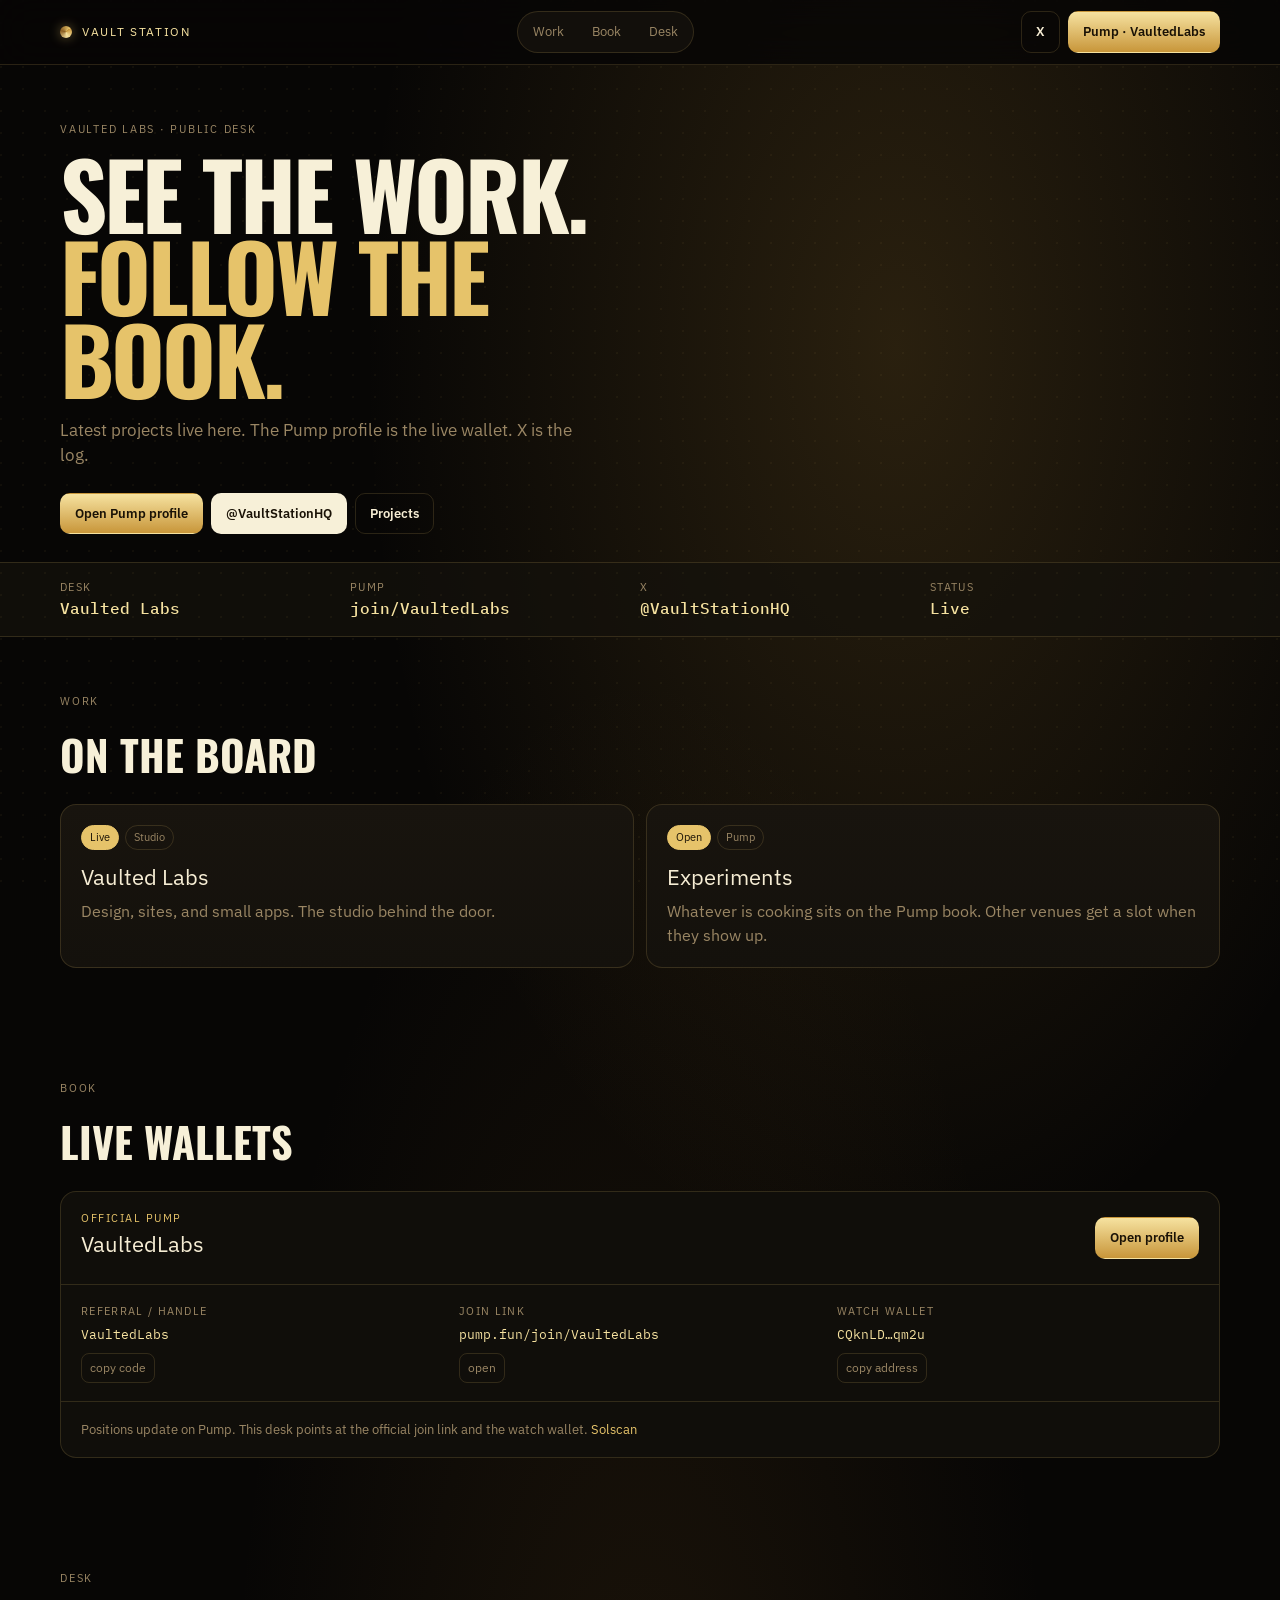
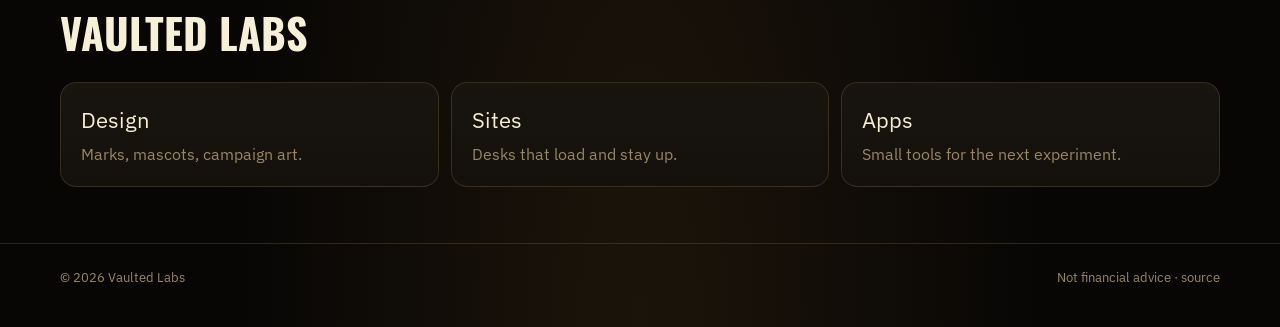
==== index.html @ 032857c6 "Gold and black theme from the vault mascot" ====
<!DOCTYPE html>
<html lang="en">
<head>
  <meta charset="UTF-8" />
  <meta name="viewport" content="width=device-width, initial-scale=1" />
  <title>Vault Station HQ — Vaulted Labs</title>
  <meta name="description" content="Vault Station HQ is the public desk of Vaulted Labs. Latest projects, live Pump book, and X." />
  <meta name="theme-color" content="#070605" />
  <link rel="preconnect" href="https://fonts.googleapis.com" />
  <link rel="preconnect" href="https://fonts.gstatic.com" crossorigin />
  <link href="https://fonts.googleapis.com/css2?family=IBM+Plex+Mono:wght@400;500&family=IBM+Plex+Sans:wght@400;500;600&family=Oswald:wght@500;600&display=swap" rel="stylesheet" />
  <link rel="stylesheet" href="styles.css" />
  <link rel="stylesheet" href="mascot.css" />
</head>
<body>
  <nav>
    <div class="wrap nav-inner">
      <a class="brand" href="#top"><span class="mark"></span> Vault Station</a>
      <button class="hamburger" id="menuBtn" aria-label="Menu">☰</button>
      <div class="pills" id="navLinks">
        <a href="#work">Work</a>
        <a href="#book">Book</a>
        <a href="#desk">Desk</a>
      </div>
      <div class="nav-cta">
        <a class="btn ghost" href="https://x.com/VaultStationHQ" target="_blank" rel="noopener">X</a>
        <a class="btn gold" href="https://pump.fun/join/VaultedLabs" target="_blank" rel="noopener">Pump · VaultedLabs</a>
      </div>
    </div>
  </nav>
  <header class="hero" id="top">
    <div class="wrap hero-grid">
      <div>
        <div class="kicker">Vaulted Labs · public desk</div>
        <h1>See the work.<br><span>Follow the book.</span></h1>
        <p class="lede">Latest projects live here. The Pump profile is the live wallet. X is the log.</p>
        <div class="hero-row">
          <a class="btn gold" href="https://pump.fun/join/VaultedLabs" target="_blank" rel="noopener">Open Pump profile</a>
          <a class="btn ivory" href="https://x.com/VaultStationHQ" target="_blank" rel="noopener">@VaultStationHQ</a>
          <a class="btn ghost" href="#work">Projects</a>
        </div>
      </div>
      <div class="mascot-stage"><div class="mascot" role="img" aria-label="Vault door mascot"></div></div>
    </div>
  </header>
  <div class="metrics">
    <div class="wrap metrics-row">
      <div><span>Desk</span><b>Vaulted Labs</b></div>
      <div><span>Pump</span><b>join/VaultedLabs</b></div>
      <div><span>X</span><b>@VaultStationHQ</b></div>
      <div><span>Status</span><b class="up">Live</b></div>
    </div>
  </div>
  <section id="work">
    <div class="wrap">
      <div class="kicker">Work</div>
      <h2>On the board</h2>
      <div class="grid g2">
        <a class="panel" href="#desk">
          <div class="chips"><span class="chip live">Live</span><span class="chip">Studio</span></div>
          <div class="card-title">Vaulted Labs</div>
          <p class="muted">Design, sites, and small apps. The studio behind the door.</p>
        </a>
        <a class="panel" href="https://pump.fun/join/VaultedLabs" target="_blank" rel="noopener">
          <div class="chips"><span class="chip live">Open</span><span class="chip">Pump</span></div>
          <div class="card-title">Experiments</div>
          <p class="muted">Whatever is cooking sits on the Pump book. Other venues get a slot when they show up.</p>
        </a>
      </div>
    </div>
  </section>
  <section id="book">
    <div class="wrap">
      <div class="kicker">Book</div>
      <h2>Live wallets</h2>
      <div class="terminal">
        <div class="term-head">
          <div>
            <div class="status">Official Pump</div>
            <div class="card-title">VaultedLabs</div>
          </div>
          <a class="btn gold" href="https://pump.fun/join/VaultedLabs" target="_blank" rel="noopener">Open profile</a>
        </div>
        <div class="term-grid">
          <div>
            <div class="label">Referral / handle</div>
            <div class="mono">VaultedLabs</div>
            <button class="copy" data-copy="VaultedLabs" type="button">copy code</button>
          </div>
          <div>
            <div class="label">Join link</div>
            <div class="mono">pump.fun/join/VaultedLabs</div>
            <a class="copy" href="https://pump.fun/join/VaultedLabs" target="_blank" rel="noopener">open</a>
          </div>
          <div>
            <div class="label">Watch wallet</div>
            <div class="mono">CQknLD…qm2u</div>
            <button class="copy" data-copy="CQknLDqYnrpTGaXf7uSeDEAox8b7zuwJrYDgpryKqm2u" type="button">copy address</button>
          </div>
        </div>
        <div class="term-foot">
          Positions update on Pump. This desk points at the official join link and the watch wallet.
          <a href="https://solscan.io/account/CQknLDqYnrpTGaXf7uSeDEAox8b7zuwJrYDgpryKqm2u" target="_blank" rel="noopener">Solscan</a>
        </div>
      </div>
    </div>
  </section>
  <section id="desk">
    <div class="wrap">
      <div class="kicker">Desk</div>
      <h2>Vaulted Labs</h2>
      <div class="grid g3">
        <div class="panel"><div class="card-title">Design</div><p class="muted">Marks, mascots, campaign art.</p></div>
        <div class="panel"><div class="card-title">Sites</div><p class="muted">Desks that load and stay up.</p></div>
        <div class="panel"><div class="card-title">Apps</div><p class="muted">Small tools for the next experiment.</p></div>
      </div>
    </div>
  </section>
  <footer>
    <div class="wrap row">
      <div>© <span id="year">2026</span> Vaulted Labs</div>
      <div>Not financial advice · <a href="https://github.com/VaultedLabs/VaultedLabs.github.io">source</a></div>
    </div>
  </footer>
  <script src="config.js"></script>
  <script src="script.js"></script>
</body>
</html>
---- styles.css ----
:root {
  --bg: #070605;
  --bg-2: #0d0b08;
  --panel: #14110c;
  --line: rgba(230, 195, 106, .16);
  --ink: #f6edd4;
  --muted: #9a8664;
  --ivory: #f7f0d8;
  --gold: #e6c36a;
  --gold-2: #c8963a;
  --gold-hi: #f6e2a0;
  --bronze: #8a5e22;
  --black: #0a0908;
}
* { box-sizing: border-box; margin: 0; padding: 0; }
html { scroll-behavior: smooth; }
body {
  font-family: "IBM Plex Sans", system-ui, sans-serif;
  background:
    radial-gradient(ellipse at 70% 18%, rgba(200,150,58,.18), transparent 42%),
    radial-gradient(ellipse at 50% 100%, rgba(138,94,34,.16), transparent 46%),
    var(--bg);
  color: var(--ink);
  line-height: 1.5;
}
body::before {
  content: "";
  position: fixed; inset: 0; pointer-events: none; z-index: 0;
  background-image: radial-gradient(circle at 1px 1px, rgba(230,195,106,.05) 1px, transparent 0);
  background-size: 22px 22px;
}
a { color: inherit; text-decoration: none; }
button { font: inherit; cursor: pointer; }
.wrap { width: min(1160px, calc(100% - 32px)); margin: 0 auto; position: relative; z-index: 1; }
nav {
  position: sticky; top: 0; z-index: 20;
  backdrop-filter: blur(18px);
  background: rgba(7,6,5,.82);
  border-bottom: 1px solid var(--line);
}
.nav-inner { display: flex; align-items: center; justify-content: space-between; min-height: 64px; gap: 12px; }
.brand { display: flex; align-items: center; gap: 10px; letter-spacing: .14em; font-size: 12px; text-transform: uppercase; color: var(--gold-hi); }
.mark {
  width: 12px; height: 12px; border-radius: 50%;
  background: conic-gradient(from 45deg, var(--gold-2), var(--gold-hi), var(--bronze), var(--gold));
  box-shadow: 0 0 12px rgba(230,195,106,.45);
}
.pills { display: flex; gap: 4px; background: #120f0b; border: 1px solid var(--line); border-radius: 999px; padding: 3px; }
.pills a { color: var(--muted); font-size: 13px; padding: 7px 12px; border-radius: 999px; }
.pills a:hover { color: var(--ink); background: #1c1812; }
.nav-cta { display: flex; gap: 8px; }
.btn {
  display: inline-flex; align-items: center; justify-content: center;
  border-radius: 10px; padding: 10px 14px; font-weight: 600; font-size: 13px;
  border: 1px solid transparent;
}
.btn.gold { background: linear-gradient(180deg, var(--gold-hi), var(--gold-2)); color: #1a1206; }
.btn.ivory { background: var(--ivory); color: #1a1206; }
.btn.ghost { background: transparent; border-color: var(--line); color: var(--ink); }
.hamburger { display: none; background: none; border: 0; color: var(--ink); font-size: 22px; }
.hero { padding: 56px 0 28px; }
.hero-grid { display: grid; grid-template-columns: 1.05fr .95fr; gap: 24px; align-items: center; }
.kicker { color: var(--muted); letter-spacing: .16em; text-transform: uppercase; font-size: 11px; margin-bottom: 14px; }
h1 {
  font-family: "Oswald", sans-serif;
  font-size: clamp(44px, 8vw, 92px);
  line-height: .9; letter-spacing: -.03em; text-transform: uppercase;
  color: var(--ivory);
}
h1 span { color: var(--gold); }
.lede { max-width: 540px; color: var(--muted); font-size: 17px; margin-top: 18px; }
.hero-row { display: flex; flex-wrap: wrap; gap: 8px; margin-top: 24px; }
.mascot-stage {
  display: flex; justify-content: center;
  filter: drop-shadow(0 18px 40px rgba(0,0,0,.55));
}
.metrics { border-top: 1px solid var(--line); border-bottom: 1px solid var(--line); background: rgba(20,17,12,.72); }
.metrics-row { display: grid; grid-template-columns: repeat(4,1fr); padding: 16px 0; }
.metrics-row span { display: block; color: var(--muted); font-size: 11px; letter-spacing: .12em; text-transform: uppercase; }
.metrics-row b { font-family: "IBM Plex Mono", monospace; font-weight: 500; color: var(--gold-hi); }
.up { color: var(--gold); }
section { padding: 56px 0; }
h2 { font-family: "Oswald", sans-serif; text-transform: uppercase; font-size: clamp(28px, 4vw, 42px); margin-bottom: 18px; color: var(--ivory); }
.grid { display: grid; gap: 12px; }
.g2 { grid-template-columns: 1fr 1fr; }
.g3 { grid-template-columns: repeat(3,1fr); }
.panel {
  background: linear-gradient(180deg, #18140e, var(--panel));
  border: 1px solid var(--line);
  border-radius: 16px;
  padding: 20px;
}
.panel:hover { border-color: rgba(230,195,106,.38); box-shadow: 0 0 0 1px rgba(230,195,106,.08); }
.chips { display: flex; gap: 6px; margin-bottom: 10px; }
.chip { font-size: 11px; border: 1px solid var(--line); border-radius: 999px; padding: 3px 8px; color: var(--muted); }
.chip.live { color: #1a1206; background: var(--gold); border-color: var(--gold); }
.card-title { font-size: 22px; margin-bottom: 6px; }
.muted { color: var(--muted); }
.mono { font-family: "IBM Plex Mono", monospace; font-size: 13px; color: var(--gold-hi); word-break: break-all; }
.terminal {
  background: #100e0a;
  border: 1px solid var(--line);
  border-radius: 16px;
  overflow: hidden;
}
.term-head, .term-grid, .term-foot { padding: 18px 20px; }
.term-head { display: flex; justify-content: space-between; gap: 12px; align-items: center; border-bottom: 1px solid var(--line); }
.status { color: var(--gold); font-size: 11px; letter-spacing: .14em; text-transform: uppercase; }
.term-grid { display: grid; grid-template-columns: repeat(3,1fr); gap: 16px; }
.label { font-size: 11px; color: var(--muted); letter-spacing: .12em; text-transform: uppercase; margin-bottom: 6px; }
.copy {
  margin-top: 8px; display: inline-flex;
  background: transparent; border: 1px solid var(--line); color: var(--muted);
  border-radius: 8px; padding: 5px 8px; font-size: 12px;
}
.term-foot { border-top: 1px solid var(--line); color: var(--muted); font-size: 13px; }
.term-foot a { color: var(--gold); }
footer { border-top: 1px solid var(--line); padding: 24px 0 40px; color: var(--muted); font-size: 13px; }
.row { display: flex; justify-content: space-between; gap: 12px; flex-wrap: wrap; }
@media (max-width: 860px) {
  .pills, .nav-cta { display: none; }
  .pills.open { display: flex; flex-direction: column; position: absolute; top: 64px; left: 0; right: 0; background: #100e0a; padding: 14px; }
  .hamburger { display: block; }
  .hero-grid, .g2, .g3, .term-grid, .metrics-row { grid-template-columns: 1fr; }
  .mascot { width: min(320px, 80%); }
}
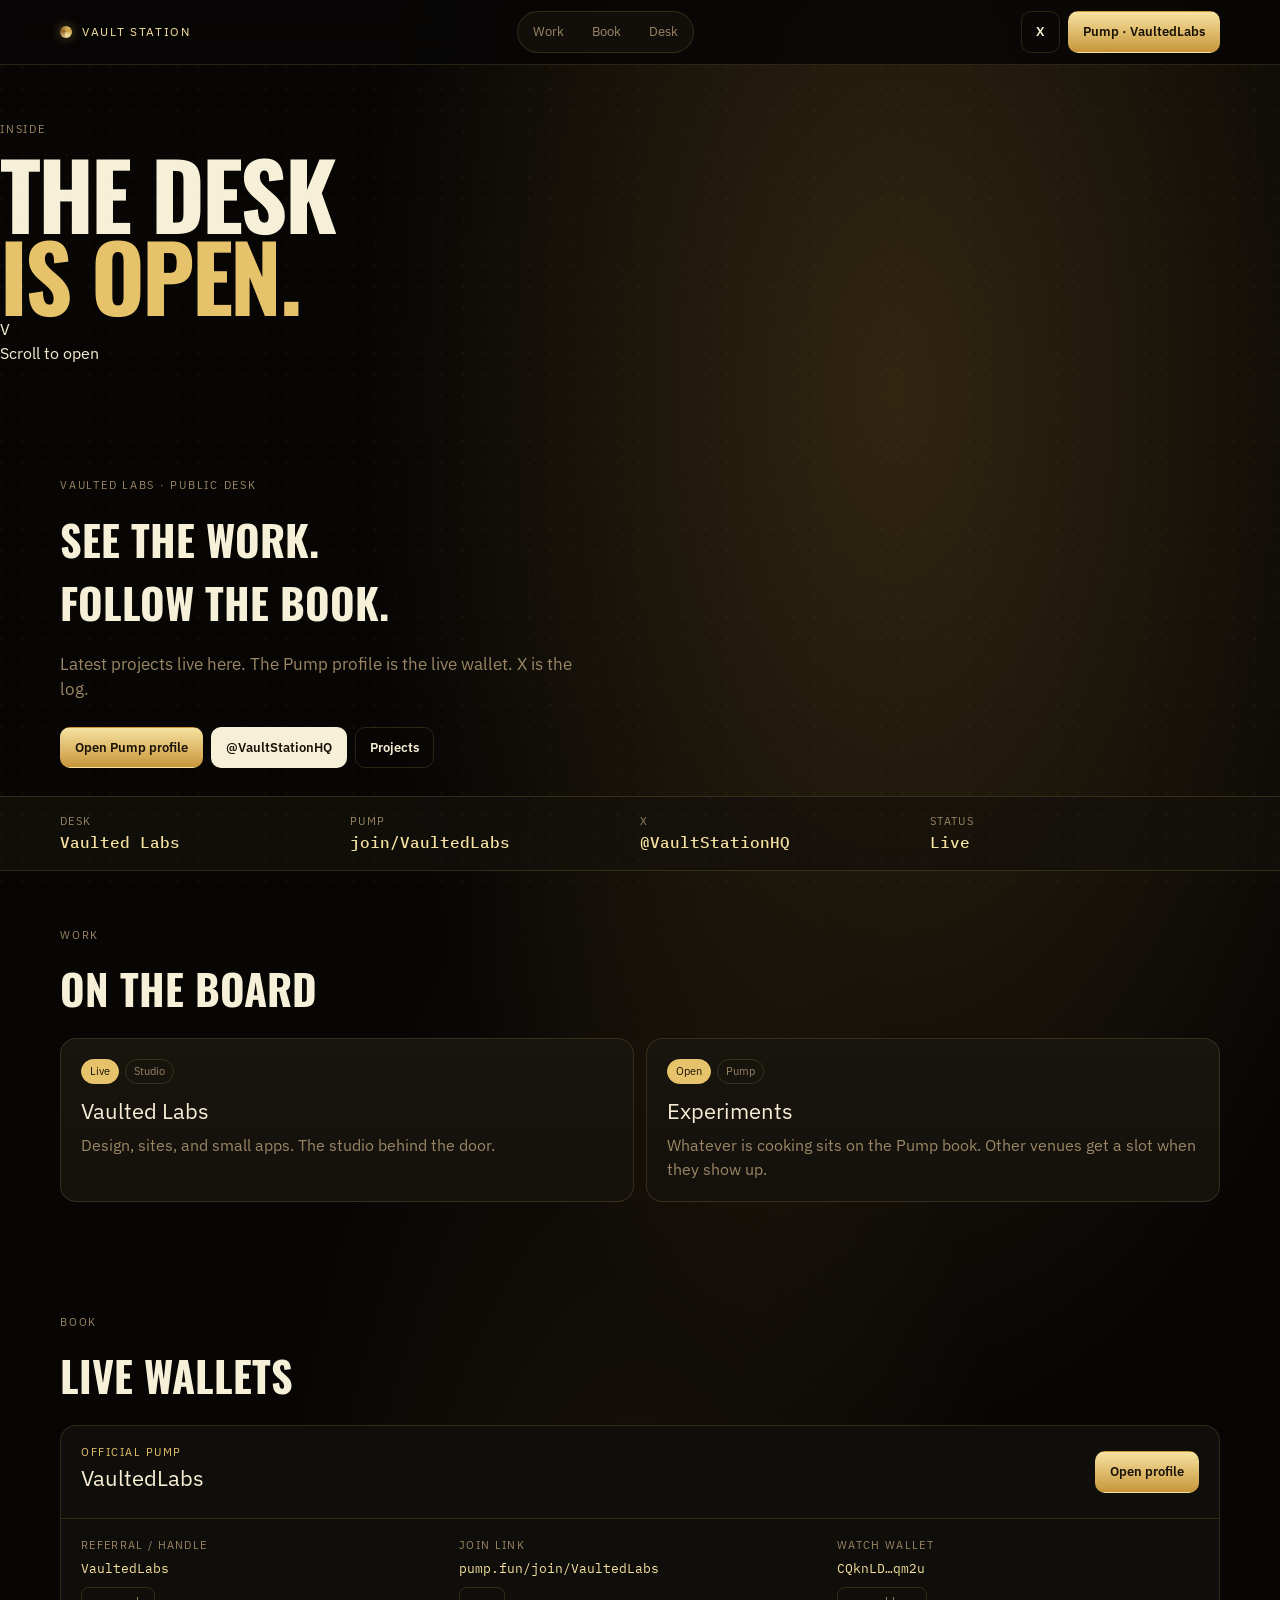
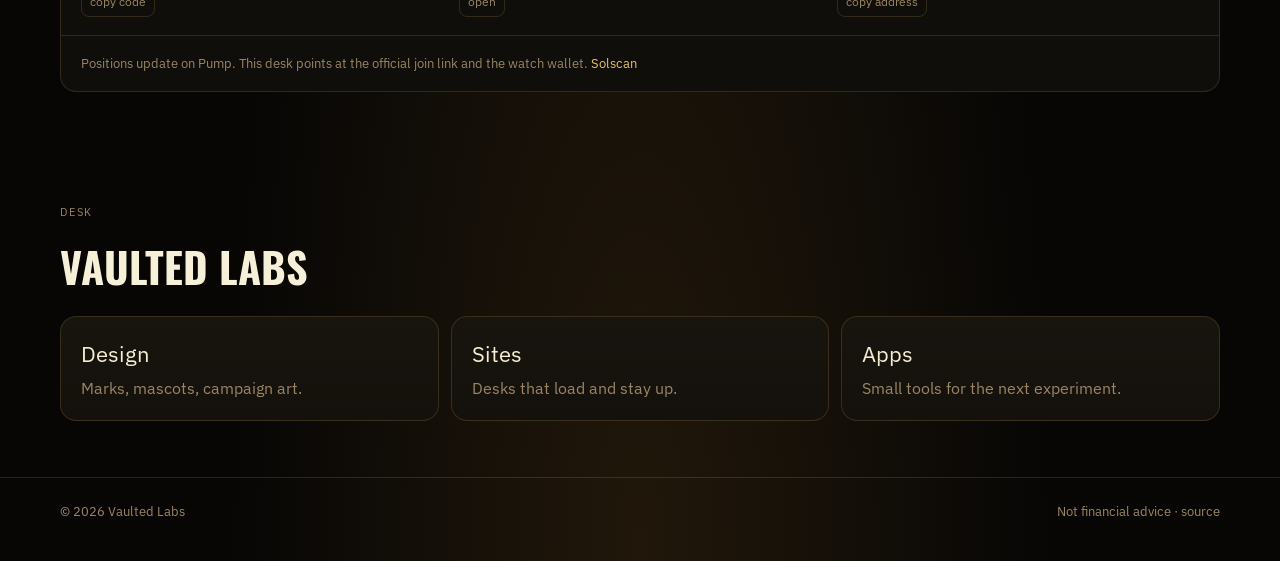
==== commit 729b4135: "Add vault entrance that opens on scroll" ====
--- a/index.html
+++ b/index.html
@@ -10,7 +10,6 @@
   <link rel="preconnect" href="https://fonts.gstatic.com" crossorigin />
   <link href="https://fonts.googleapis.com/css2?family=IBM+Plex+Mono:wght@400;500&family=IBM+Plex+Sans:wght@400;500;600&family=Oswald:wght@500;600&display=swap" rel="stylesheet" />
   <link rel="stylesheet" href="styles.css" />
-  <link rel="stylesheet" href="mascot.css" />
 </head>
 <body>
   <nav>
@@ -28,11 +27,29 @@
       </div>
     </div>
   </nav>
-  <header class="hero" id="top">
-    <div class="wrap hero-grid">
-      <div>
+  <section class="vault" id="top" aria-label="Vault entrance">
+    <div class="vault-sticky">
+      <div class="chamber">
+        <div class="chamber-glow"></div>
+        <div class="bars"><span></span><span></span><span></span><span></span><span></span><span></span><span></span><span></span></div>
+        <div class="chamber-copy">
+          <div class="kicker">Inside</div>
+          <h1>The desk<br><span>is open.</span></h1>
+        </div>
+      </div>
+      <div class="doors" aria-hidden="true">
+        <div class="door left"><div class="door-skin"><div class="hinges"><i></i><i></i><i></i></div></div></div>
+        <div class="door right"><div class="door-skin"><div class="hinges right"><i></i><i></i><i></i></div></div></div>
+        <div class="wheel"><div class="spoke v"></div><div class="spoke h"></div><div class="hub">V</div></div>
+      </div>
+      <div class="hint">Scroll to open</div>
+    </div>
+  </section>
+  <main class="inside">
+    <header class="hero">
+      <div class="wrap">
         <div class="kicker">Vaulted Labs · public desk</div>
-        <h1>See the work.<br><span>Follow the book.</span></h1>
+        <h2 class="hero-title">See the work.<br><span>Follow the book.</span></h2>
         <p class="lede">Latest projects live here. The Pump profile is the live wallet. X is the log.</p>
         <div class="hero-row">
           <a class="btn gold" href="https://pump.fun/join/VaultedLabs" target="_blank" rel="noopener">Open Pump profile</a>
@@ -40,82 +57,81 @@
           <a class="btn ghost" href="#work">Projects</a>
         </div>
       </div>
-      <div class="mascot-stage"><div class="mascot" role="img" aria-label="Vault door mascot"></div></div>
-    </div>
-  </header>
-  <div class="metrics">
-    <div class="wrap metrics-row">
-      <div><span>Desk</span><b>Vaulted Labs</b></div>
-      <div><span>Pump</span><b>join/VaultedLabs</b></div>
-      <div><span>X</span><b>@VaultStationHQ</b></div>
-      <div><span>Status</span><b class="up">Live</b></div>
-    </div>
-  </div>
-  <section id="work">
-    <div class="wrap">
-      <div class="kicker">Work</div>
-      <h2>On the board</h2>
-      <div class="grid g2">
-        <a class="panel" href="#desk">
-          <div class="chips"><span class="chip live">Live</span><span class="chip">Studio</span></div>
-          <div class="card-title">Vaulted Labs</div>
-          <p class="muted">Design, sites, and small apps. The studio behind the door.</p>
-        </a>
-        <a class="panel" href="https://pump.fun/join/VaultedLabs" target="_blank" rel="noopener">
-          <div class="chips"><span class="chip live">Open</span><span class="chip">Pump</span></div>
-          <div class="card-title">Experiments</div>
-          <p class="muted">Whatever is cooking sits on the Pump book. Other venues get a slot when they show up.</p>
-        </a>
+    </header>
+    <div class="metrics">
+      <div class="wrap metrics-row">
+        <div><span>Desk</span><b>Vaulted Labs</b></div>
+        <div><span>Pump</span><b>join/VaultedLabs</b></div>
+        <div><span>X</span><b>@VaultStationHQ</b></div>
+        <div><span>Status</span><b class="up">Live</b></div>
       </div>
     </div>
-  </section>
-  <section id="book">
-    <div class="wrap">
-      <div class="kicker">Book</div>
-      <h2>Live wallets</h2>
-      <div class="terminal">
-        <div class="term-head">
-          <div>
-            <div class="status">Official Pump</div>
-            <div class="card-title">VaultedLabs</div>
+    <section id="work">
+      <div class="wrap">
+        <div class="kicker">Work</div>
+        <h2>On the board</h2>
+        <div class="grid g2">
+          <a class="panel" href="#desk">
+            <div class="chips"><span class="chip live">Live</span><span class="chip">Studio</span></div>
+            <div class="card-title">Vaulted Labs</div>
+            <p class="muted">Design, sites, and small apps. The studio behind the door.</p>
+          </a>
+          <a class="panel" href="https://pump.fun/join/VaultedLabs" target="_blank" rel="noopener">
+            <div class="chips"><span class="chip live">Open</span><span class="chip">Pump</span></div>
+            <div class="card-title">Experiments</div>
+            <p class="muted">Whatever is cooking sits on the Pump book. Other venues get a slot when they show up.</p>
+          </a>
+        </div>
+      </div>
+    </section>
+    <section id="book">
+      <div class="wrap">
+        <div class="kicker">Book</div>
+        <h2>Live wallets</h2>
+        <div class="terminal">
+          <div class="term-head">
+            <div>
+              <div class="status">Official Pump</div>
+              <div class="card-title">VaultedLabs</div>
+            </div>
+            <a class="btn gold" href="https://pump.fun/join/VaultedLabs" target="_blank" rel="noopener">Open profile</a>
           </div>
-          <a class="btn gold" href="https://pump.fun/join/VaultedLabs" target="_blank" rel="noopener">Open profile</a>
-        </div>
-        <div class="term-grid">
-          <div>
-            <div class="label">Referral / handle</div>
-            <div class="mono">VaultedLabs</div>
-            <button class="copy" data-copy="VaultedLabs" type="button">copy code</button>
+          <div class="term-grid">
+            <div>
+              <div class="label">Referral / handle</div>
+              <div class="mono">VaultedLabs</div>
+              <button class="copy" data-copy="VaultedLabs" type="button">copy code</button>
+            </div>
+            <div>
+              <div class="label">Join link</div>
+              <div class="mono">pump.fun/join/VaultedLabs</div>
+              <a class="copy" href="https://pump.fun/join/VaultedLabs" target="_blank" rel="noopener">open</a>
+            </div>
+            <div>
+              <div class="label">Watch wallet</div>
+              <div class="mono">CQknLD…qm2u</div>
+              <button class="copy" data-copy="CQknLDqYnrpTGaXf7uSeDEAox8b7zuwJrYDgpryKqm2u" type="button">copy address</button>
+            </div>
           </div>
-          <div>
-            <div class="label">Join link</div>
-            <div class="mono">pump.fun/join/VaultedLabs</div>
-            <a class="copy" href="https://pump.fun/join/VaultedLabs" target="_blank" rel="noopener">open</a>
-          </div>
-          <div>
-            <div class="label">Watch wallet</div>
-            <div class="mono">CQknLD…qm2u</div>
-            <button class="copy" data-copy="CQknLDqYnrpTGaXf7uSeDEAox8b7zuwJrYDgpryKqm2u" type="button">copy address</button>
+          <div class="term-foot">
+            Positions update on Pump. This desk points at the official join link and the watch wallet.
+            <a href="https://solscan.io/account/CQknLDqYnrpTGaXf7uSeDEAox8b7zuwJrYDgpryKqm2u" target="_blank" rel="noopener">Solscan</a>
           </div>
         </div>
-        <div class="term-foot">
-          Positions update on Pump. This desk points at the official join link and the watch wallet.
-          <a href="https://solscan.io/account/CQknLDqYnrpTGaXf7uSeDEAox8b7zuwJrYDgpryKqm2u" target="_blank" rel="noopener">Solscan</a>
+      </div>
+    </section>
+    <section id="desk">
+      <div class="wrap">
+        <div class="kicker">Desk</div>
+        <h2>Vaulted Labs</h2>
+        <div class="grid g3">
+          <div class="panel"><div class="card-title">Design</div><p class="muted">Marks, mascots, campaign art.</p></div>
+          <div class="panel"><div class="card-title">Sites</div><p class="muted">Desks that load and stay up.</p></div>
+          <div class="panel"><div class="card-title">Apps</div><p class="muted">Small tools for the next experiment.</p></div>
         </div>
       </div>
-    </div>
-  </section>
-  <section id="desk">
-    <div class="wrap">
-      <div class="kicker">Desk</div>
-      <h2>Vaulted Labs</h2>
-      <div class="grid g3">
-        <div class="panel"><div class="card-title">Design</div><p class="muted">Marks, mascots, campaign art.</p></div>
-        <div class="panel"><div class="card-title">Sites</div><p class="muted">Desks that load and stay up.</p></div>
-        <div class="panel"><div class="card-title">Apps</div><p class="muted">Small tools for the next experiment.</p></div>
-      </div>
-    </div>
-  </section>
+    </section>
+  </main>
   <footer>
     <div class="wrap row">
       <div>© <span id="year">2026</span> Vaulted Labs</div>
--- a/styles.css
+++ b/styles.css
@@ -17,8 +17,8 @@
 body {
   font-family: "IBM Plex Sans", system-ui, sans-serif;
   background:
-    radial-gradient(ellipse at 70% 18%, rgba(200,150,58,.18), transparent 42%),
-    radial-gradient(ellipse at 50% 100%, rgba(138,94,34,.16), transparent 46%),
+    radial-gradient(ellipse at 70% 18%, rgba(200,150,58,.22), transparent 42%),
+    radial-gradient(ellipse at 50% 100%, rgba(138,94,34,.2), transparent 46%),
     var(--bg);
   color: var(--ink);
   line-height: 1.5;
@@ -74,6 +74,15 @@
   display: flex; justify-content: center;
   filter: drop-shadow(0 18px 40px rgba(0,0,0,.55));
 }
+.mascot {
+  width: min(420px, 100%);
+  aspect-ratio: 1;
+  border-radius: 50%;
+  background:
+    radial-gradient(circle at 50% 42%, var(--gold-hi) 0 18%, transparent 19%),
+    conic-gradient(from 45deg, var(--bronze), var(--gold-hi), var(--gold-2), var(--bronze));
+  box-shadow: 0 0 60px rgba(200,150,58,.28);
+}
 .metrics { border-top: 1px solid var(--line); border-bottom: 1px solid var(--line); background: rgba(20,17,12,.72); }
 .metrics-row { display: grid; grid-template-columns: repeat(4,1fr); padding: 16px 0; }
 .metrics-row span { display: block; color: var(--muted); font-size: 11px; letter-spacing: .12em; text-transform: uppercase; }
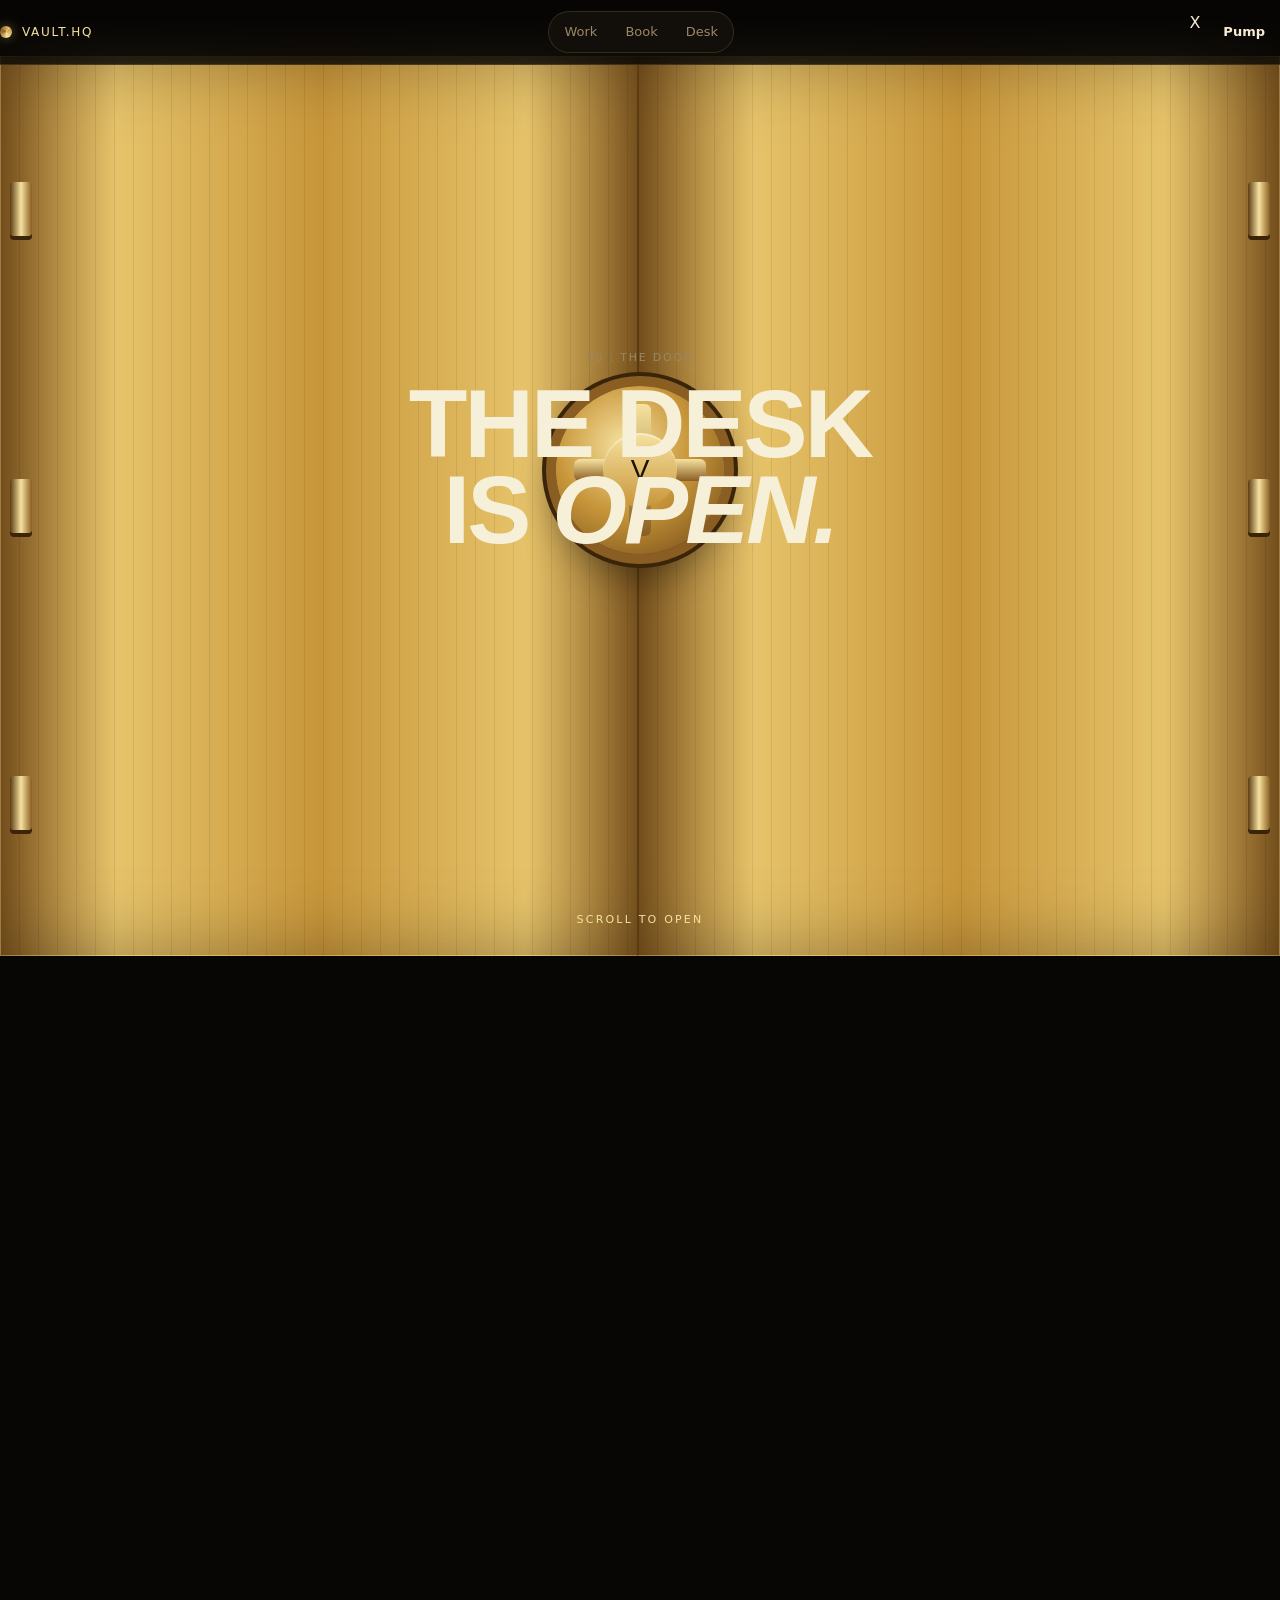
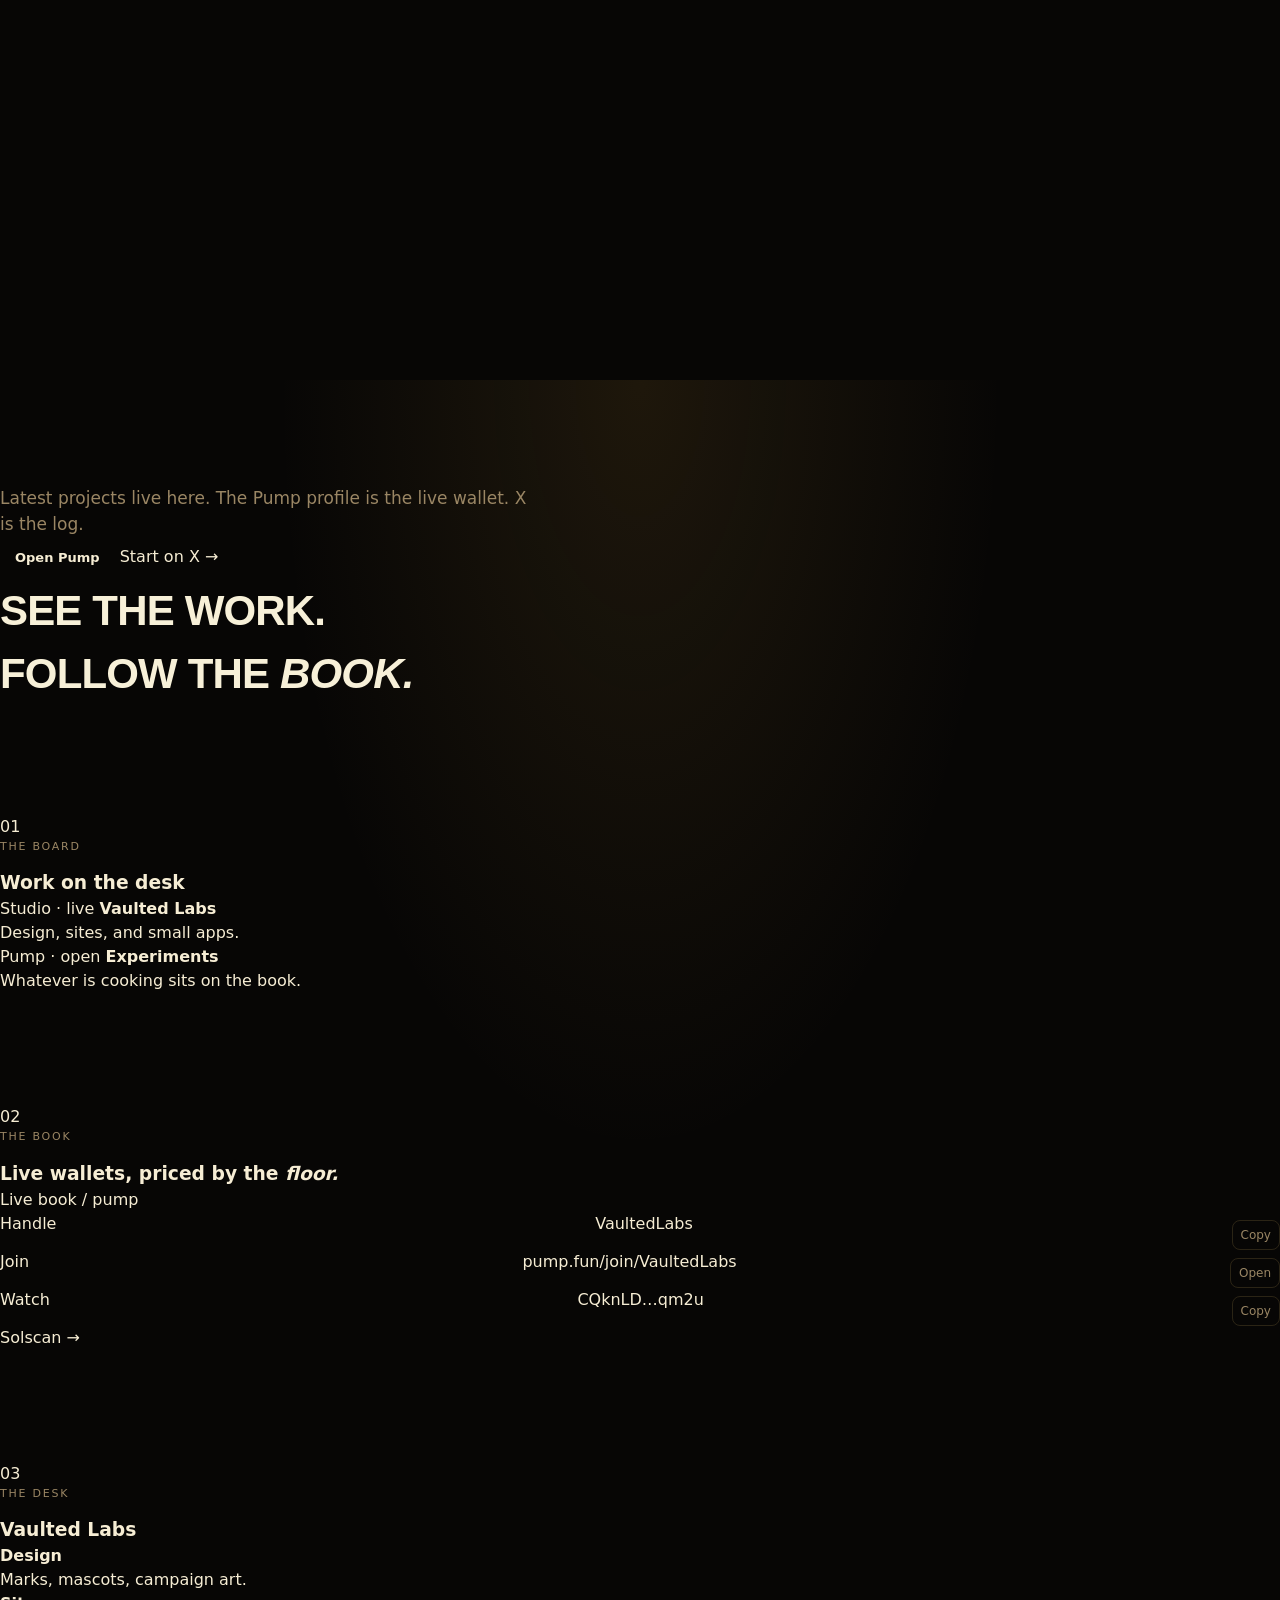
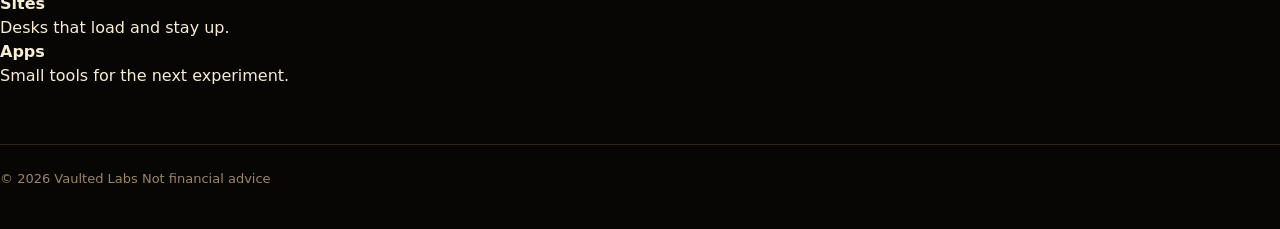
==== commit 6023b6b5: "Restyle inside the vault after aile.sh, keep gold black" ====
--- a/index.html
+++ b/index.html
@@ -4,37 +4,35 @@
   <meta charset="UTF-8" />
   <meta name="viewport" content="width=device-width, initial-scale=1" />
   <title>Vault Station HQ — Vaulted Labs</title>
-  <meta name="description" content="Vault Station HQ is the public desk of Vaulted Labs. Latest projects, live Pump book, and X." />
+  <meta name="description" content="Vault Station HQ is the public desk of Vaulted Labs." />
   <meta name="theme-color" content="#070605" />
   <link rel="preconnect" href="https://fonts.googleapis.com" />
   <link rel="preconnect" href="https://fonts.gstatic.com" crossorigin />
-  <link href="https://fonts.googleapis.com/css2?family=IBM+Plex+Mono:wght@400;500&family=IBM+Plex+Sans:wght@400;500;600&family=Oswald:wght@500;600&display=swap" rel="stylesheet" />
+  <link href="https://fonts.googleapis.com/css2?family=Fraunces:ital,opsz,wght@1,9..144,400;1,9..144,500&family=Inter+Tight:wght@400;500;600;700&display=swap" rel="stylesheet" />
   <link rel="stylesheet" href="styles.css" />
 </head>
 <body>
   <nav>
-    <div class="wrap nav-inner">
-      <a class="brand" href="#top"><span class="mark"></span> Vault Station</a>
-      <button class="hamburger" id="menuBtn" aria-label="Menu">☰</button>
+    <div class="nav-inner">
+      <a class="brand" href="#top"><span class="mark"></span> VAULT.HQ</a>
       <div class="pills" id="navLinks">
         <a href="#work">Work</a>
         <a href="#book">Book</a>
         <a href="#desk">Desk</a>
       </div>
       <div class="nav-cta">
-        <a class="btn ghost" href="https://x.com/VaultStationHQ" target="_blank" rel="noopener">X</a>
-        <a class="btn gold" href="https://pump.fun/join/VaultedLabs" target="_blank" rel="noopener">Pump · VaultedLabs</a>
+        <a class="text-link" href="https://x.com/VaultStationHQ" target="_blank" rel="noopener">X</a>
+        <a class="btn" href="https://pump.fun/join/VaultedLabs" target="_blank" rel="noopener">Pump</a>
       </div>
+      <button class="hamburger" id="menuBtn" aria-label="Menu">☰</button>
     </div>
   </nav>
-  <section class="vault" id="top" aria-label="Vault entrance">
+  <section class="vault" id="top">
     <div class="vault-sticky">
       <div class="chamber">
-        <div class="chamber-glow"></div>
-        <div class="bars"><span></span><span></span><span></span><span></span><span></span><span></span><span></span><span></span></div>
         <div class="chamber-copy">
-          <div class="kicker">Inside</div>
-          <h1>The desk<br><span>is open.</span></h1>
+          <div class="kicker">00 : the door</div>
+          <h1>The desk<br>is <em>open.</em></h1>
         </div>
       </div>
       <div class="doors" aria-hidden="true">
@@ -47,96 +45,56 @@
   </section>
   <main class="inside">
     <header class="hero">
-      <div class="wrap">
-        <div class="kicker">Vaulted Labs · public desk</div>
-        <h2 class="hero-title">See the work.<br><span>Follow the book.</span></h2>
-        <p class="lede">Latest projects live here. The Pump profile is the live wallet. X is the log.</p>
-        <div class="hero-row">
-          <a class="btn gold" href="https://pump.fun/join/VaultedLabs" target="_blank" rel="noopener">Open Pump profile</a>
-          <a class="btn ivory" href="https://x.com/VaultStationHQ" target="_blank" rel="noopener">@VaultStationHQ</a>
-          <a class="btn ghost" href="#work">Projects</a>
-        </div>
+      <p class="lede">Latest projects live here. The Pump profile is the live wallet. X is the log.</p>
+      <div class="hero-actions">
+        <a class="btn" href="https://pump.fun/join/VaultedLabs" target="_blank" rel="noopener">Open Pump</a>
+        <a class="text-link" href="https://x.com/VaultStationHQ" target="_blank" rel="noopener">Start on X →</a>
       </div>
+      <h2 class="display">See the work.<br>Follow the <em>book.</em></h2>
     </header>
-    <div class="metrics">
-      <div class="wrap metrics-row">
-        <div><span>Desk</span><b>Vaulted Labs</b></div>
-        <div><span>Pump</span><b>join/VaultedLabs</b></div>
-        <div><span>X</span><b>@VaultStationHQ</b></div>
-        <div><span>Status</span><b class="up">Live</b></div>
-      </div>
-    </div>
-    <section id="work">
-      <div class="wrap">
-        <div class="kicker">Work</div>
-        <h2>On the board</h2>
-        <div class="grid g2">
-          <a class="panel" href="#desk">
-            <div class="chips"><span class="chip live">Live</span><span class="chip">Studio</span></div>
-            <div class="card-title">Vaulted Labs</div>
-            <p class="muted">Design, sites, and small apps. The studio behind the door.</p>
-          </a>
-          <a class="panel" href="https://pump.fun/join/VaultedLabs" target="_blank" rel="noopener">
-            <div class="chips"><span class="chip live">Open</span><span class="chip">Pump</span></div>
-            <div class="card-title">Experiments</div>
-            <p class="muted">Whatever is cooking sits on the Pump book. Other venues get a slot when they show up.</p>
-          </a>
-        </div>
+    <section class="band" id="work">
+      <div class="band-label">01</div>
+      <div class="kicker">The board</div>
+      <h3>Work on the desk</h3>
+      <div class="split">
+        <a class="plain" href="#desk">
+          <span class="tiny">Studio · live</span>
+          <strong>Vaulted Labs</strong>
+          <p>Design, sites, and small apps.</p>
+        </a>
+        <a class="plain" href="https://pump.fun/join/VaultedLabs" target="_blank" rel="noopener">
+          <span class="tiny">Pump · open</span>
+          <strong>Experiments</strong>
+          <p>Whatever is cooking sits on the book.</p>
+        </a>
       </div>
     </section>
-    <section id="book">
-      <div class="wrap">
-        <div class="kicker">Book</div>
-        <h2>Live wallets</h2>
-        <div class="terminal">
-          <div class="term-head">
-            <div>
-              <div class="status">Official Pump</div>
-              <div class="card-title">VaultedLabs</div>
-            </div>
-            <a class="btn gold" href="https://pump.fun/join/VaultedLabs" target="_blank" rel="noopener">Open profile</a>
-          </div>
-          <div class="term-grid">
-            <div>
-              <div class="label">Referral / handle</div>
-              <div class="mono">VaultedLabs</div>
-              <button class="copy" data-copy="VaultedLabs" type="button">copy code</button>
-            </div>
-            <div>
-              <div class="label">Join link</div>
-              <div class="mono">pump.fun/join/VaultedLabs</div>
-              <a class="copy" href="https://pump.fun/join/VaultedLabs" target="_blank" rel="noopener">open</a>
-            </div>
-            <div>
-              <div class="label">Watch wallet</div>
-              <div class="mono">CQknLD…qm2u</div>
-              <button class="copy" data-copy="CQknLDqYnrpTGaXf7uSeDEAox8b7zuwJrYDgpryKqm2u" type="button">copy address</button>
-            </div>
-          </div>
-          <div class="term-foot">
-            Positions update on Pump. This desk points at the official join link and the watch wallet.
-            <a href="https://solscan.io/account/CQknLDqYnrpTGaXf7uSeDEAox8b7zuwJrYDgpryKqm2u" target="_blank" rel="noopener">Solscan</a>
-          </div>
-        </div>
+    <section class="band dark" id="book">
+      <div class="band-label">02</div>
+      <div class="kicker">The book</div>
+      <h3>Live wallets, priced by the <em>floor.</em></h3>
+      <div class="frame">
+        <div class="frame-head"><span>Live book</span><span class="dot"> / pump</span></div>
+        <div class="row"><span>Handle</span><span>VaultedLabs</span><button class="copy" data-copy="VaultedLabs" type="button">Copy</button></div>
+        <div class="row"><span>Join</span><span>pump.fun/join/VaultedLabs</span><a class="copy" href="https://pump.fun/join/VaultedLabs" target="_blank" rel="noopener">Open</a></div>
+        <div class="row"><span>Watch</span><span>CQknLD…qm2u</span><button class="copy" data-copy="CQknLDqYnrpTGaXf7uSeDEAox8b7zuwJrYDgpryKqm2u" type="button">Copy</button></div>
+        <a class="frame-foot" href="https://solscan.io/account/CQknLDqYnrpTGaXf7uSeDEAox8b7zuwJrYDgpryKqm2u" target="_blank" rel="noopener">Solscan →</a>
       </div>
     </section>
-    <section id="desk">
-      <div class="wrap">
-        <div class="kicker">Desk</div>
-        <h2>Vaulted Labs</h2>
-        <div class="grid g3">
-          <div class="panel"><div class="card-title">Design</div><p class="muted">Marks, mascots, campaign art.</p></div>
-          <div class="panel"><div class="card-title">Sites</div><p class="muted">Desks that load and stay up.</p></div>
-          <div class="panel"><div class="card-title">Apps</div><p class="muted">Small tools for the next experiment.</p></div>
-        </div>
+    <section class="band" id="desk">
+      <div class="band-label">03</div>
+      <div class="kicker">The desk</div>
+      <h3>Vaulted Labs</h3>
+      <div class="split three">
+        <div class="plain"><strong>Design</strong><p>Marks, mascots, campaign art.</p></div>
+        <div class="plain"><strong>Sites</strong><p>Desks that load and stay up.</p></div>
+        <div class="plain"><strong>Apps</strong><p>Small tools for the next experiment.</p></div>
       </div>
     </section>
   </main>
   <footer>
-    <div class="wrap row">
-      <div>© <span id="year">2026</span> Vaulted Labs</div>
-      <div>Not financial advice · <a href="https://github.com/VaultedLabs/VaultedLabs.github.io">source</a></div>
-    </div>
+    <span>© <span id="year">2026</span> Vaulted Labs</span>
+    <span>Not financial advice</span>
   </footer>
   <script src="config.js"></script>
   <script src="script.js"></script>
--- a/styles.css
+++ b/styles.css
@@ -1,6 +1,5 @@
 :root {
   --bg: #070605;
-  --bg-2: #0d0b08;
   --panel: #14110c;
   --line: rgba(230, 195, 106, .16);
   --ink: #f6edd4;
@@ -10,32 +9,23 @@
   --gold-2: #c8963a;
   --gold-hi: #f6e2a0;
   --bronze: #8a5e22;
-  --black: #0a0908;
+  --open: 0;
 }
 * { box-sizing: border-box; margin: 0; padding: 0; }
 html { scroll-behavior: smooth; }
 body {
   font-family: "IBM Plex Sans", system-ui, sans-serif;
-  background:
-    radial-gradient(ellipse at 70% 18%, rgba(200,150,58,.22), transparent 42%),
-    radial-gradient(ellipse at 50% 100%, rgba(138,94,34,.2), transparent 46%),
-    var(--bg);
+  background: var(--bg);
   color: var(--ink);
   line-height: 1.5;
 }
-body::before {
-  content: "";
-  position: fixed; inset: 0; pointer-events: none; z-index: 0;
-  background-image: radial-gradient(circle at 1px 1px, rgba(230,195,106,.05) 1px, transparent 0);
-  background-size: 22px 22px;
-}
 a { color: inherit; text-decoration: none; }
 button { font: inherit; cursor: pointer; }
-.wrap { width: min(1160px, calc(100% - 32px)); margin: 0 auto; position: relative; z-index: 1; }
+.wrap { width: min(1160px, calc(100% - 32px)); margin: 0 auto; }
 nav {
-  position: sticky; top: 0; z-index: 20;
+  position: fixed; top: 0; left: 0; right: 0; z-index: 40;
   backdrop-filter: blur(18px);
-  background: rgba(7,6,5,.82);
+  background: rgba(7,6,5,.72);
   border-bottom: 1px solid var(--line);
 }
 .nav-inner { display: flex; align-items: center; justify-content: space-between; min-height: 64px; gap: 12px; }
@@ -58,38 +48,121 @@
 .btn.ivory { background: var(--ivory); color: #1a1206; }
 .btn.ghost { background: transparent; border-color: var(--line); color: var(--ink); }
 .hamburger { display: none; background: none; border: 0; color: var(--ink); font-size: 22px; }
-.hero { padding: 56px 0 28px; }
-.hero-grid { display: grid; grid-template-columns: 1.05fr .95fr; gap: 24px; align-items: center; }
+.vault { height: 220vh; position: relative; }
+.vault-sticky {
+  position: sticky; top: 0; height: 100vh;
+  overflow: hidden; background: #050403;
+}
+.chamber {
+  position: absolute; inset: 0;
+  background:
+    radial-gradient(ellipse at 50% 70%, rgba(200,150,58,.28), transparent 55%),
+    linear-gradient(#1a140c, #070605 70%);
+  display: flex; align-items: center; justify-content: center;
+}
+.chamber-glow {
+  position: absolute; inset: 18% 22% 8%;
+  background: radial-gradient(ellipse at 50% 80%, rgba(246,226,160,.16), transparent 70%);
+  pointer-events: none;
+}
+.bars {
+  position: absolute; left: 50%; bottom: 12%;
+  transform: translateX(-50%);
+  display: grid; grid-template-columns: repeat(4, 42px); gap: 14px 18px;
+  opacity: .9;
+}
+.bars span {
+  width: 42px; height: 18px; border-radius: 3px;
+  background: linear-gradient(180deg, var(--gold-hi), var(--gold-2) 55%, var(--bronze));
+  box-shadow: 0 6px 0 #5c3b12, inset 0 1px 0 rgba(255,255,255,.35);
+}
+.chamber-copy { position: relative; text-align: center; z-index: 1; padding-bottom: 12vh; }
+.chamber-copy h1 {
+  font-family: "Oswald", sans-serif;
+  font-size: clamp(48px, 9vw, 96px);
+  line-height: .9; text-transform: uppercase; letter-spacing: -.03em;
+  color: var(--ivory);
+}
+.chamber-copy h1 span { color: var(--gold); }
+.doors { position: absolute; inset: 0; pointer-events: none; }
+.door {
+  position: absolute; top: 0; bottom: 0; width: 50.2%;
+  will-change: transform;
+}
+.door.left { left: 0; transform: translateX(calc(var(--open) * -105%)); }
+.door.right { right: 0; transform: translateX(calc(var(--open) * 105%)); }
+.door-skin {
+  height: 100%;
+  border: 1px solid rgba(246,226,160,.22);
+  background:
+    repeating-linear-gradient(90deg, transparent 0 18px, rgba(0,0,0,.08) 18px 19px),
+    linear-gradient(90deg, #8a5e22, #e6c36a 18%, #c8963a 50%, #e6c36a 82%, #8a5e22);
+  box-shadow: inset 0 0 80px rgba(0,0,0,.35);
+}
+.door.left .door-skin { border-right: 2px solid #5c3b12; }
+.door.right .door-skin { border-left: 2px solid #5c3b12; }
+.hinges { position: absolute; top: 14%; bottom: 14%; width: 22px; display: flex; flex-direction: column; justify-content: space-between; }
+.door.left .hinges { left: 10px; }
+.door.right .hinges { right: 10px; }
+.hinges i {
+  display: block; width: 22px; height: 54px; border-radius: 4px;
+  background: linear-gradient(90deg, #5c3b12, #f6e2a0, #8a5e22);
+  box-shadow: 0 4px 0 #3a240a;
+}
+.wheel {
+  position: absolute; left: 50%; top: 46%;
+  width: 168px; height: 168px; margin: -84px 0 0 -84px;
+  border-radius: 50%;
+  background: radial-gradient(circle at 40% 35%, #f6e2a0, #c8963a 45%, #6b4514);
+  box-shadow: 0 0 0 10px #8a5e22, 0 0 0 14px #3a240a, 0 20px 40px rgba(0,0,0,.45);
+  transform: rotate(calc(var(--open) * 110deg));
+  opacity: calc(1 - var(--open) * 1.15);
+}
+.spoke {
+  position: absolute; left: 50%; top: 50%;
+  background: linear-gradient(#f6e2a0, #8a5e22);
+  border-radius: 6px;
+}
+.spoke.v { width: 22px; height: 78%; margin: -39% 0 0 -11px; }
+.spoke.h { width: 78%; height: 22px; margin: -11px 0 0 -39%; }
+.hub {
+  position: absolute; inset: 28%;
+  border-radius: 50%;
+  display: grid; place-items: center;
+  font-family: "Oswald", sans-serif; font-size: 28px; color: #1a1206;
+  background: linear-gradient(#f6e2a0, #c8963a);
+  box-shadow: inset 0 2px 0 rgba(255,255,255,.4);
+}
+.hint {
+  position: absolute; left: 0; right: 0; bottom: 28px;
+  text-align: center;
+  letter-spacing: .2em; text-transform: uppercase; font-size: 11px;
+  color: var(--gold-hi);
+  opacity: calc(1 - var(--open) * 2);
+}
+.inside {
+  position: relative; z-index: 2;
+  background:
+    radial-gradient(ellipse at 50% 0%, rgba(200,150,58,.12), transparent 40%),
+    var(--bg);
+}
+.hero { padding: 88px 0 36px; }
+.hero-title, h2 {
+  font-family: "Oswald", sans-serif;
+  text-transform: uppercase; letter-spacing: -.02em;
+}
+.hero-title { font-size: clamp(44px, 8vw, 84px); line-height: .9; color: var(--ivory); }
+.hero-title span { color: var(--gold); }
 .kicker { color: var(--muted); letter-spacing: .16em; text-transform: uppercase; font-size: 11px; margin-bottom: 14px; }
-h1 {
-  font-family: "Oswald", sans-serif;
-  font-size: clamp(44px, 8vw, 92px);
-  line-height: .9; letter-spacing: -.03em; text-transform: uppercase;
-  color: var(--ivory);
-}
-h1 span { color: var(--gold); }
+h2 { font-size: clamp(28px, 4vw, 42px); margin-bottom: 18px; color: var(--ivory); }
 .lede { max-width: 540px; color: var(--muted); font-size: 17px; margin-top: 18px; }
 .hero-row { display: flex; flex-wrap: wrap; gap: 8px; margin-top: 24px; }
-.mascot-stage {
-  display: flex; justify-content: center;
-  filter: drop-shadow(0 18px 40px rgba(0,0,0,.55));
-}
-.mascot {
-  width: min(420px, 100%);
-  aspect-ratio: 1;
-  border-radius: 50%;
-  background:
-    radial-gradient(circle at 50% 42%, var(--gold-hi) 0 18%, transparent 19%),
-    conic-gradient(from 45deg, var(--bronze), var(--gold-hi), var(--gold-2), var(--bronze));
-  box-shadow: 0 0 60px rgba(200,150,58,.28);
-}
 .metrics { border-top: 1px solid var(--line); border-bottom: 1px solid var(--line); background: rgba(20,17,12,.72); }
 .metrics-row { display: grid; grid-template-columns: repeat(4,1fr); padding: 16px 0; }
 .metrics-row span { display: block; color: var(--muted); font-size: 11px; letter-spacing: .12em; text-transform: uppercase; }
 .metrics-row b { font-family: "IBM Plex Mono", monospace; font-weight: 500; color: var(--gold-hi); }
 .up { color: var(--gold); }
 section { padding: 56px 0; }
-h2 { font-family: "Oswald", sans-serif; text-transform: uppercase; font-size: clamp(28px, 4vw, 42px); margin-bottom: 18px; color: var(--ivory); }
 .grid { display: grid; gap: 12px; }
 .g2 { grid-template-columns: 1fr 1fr; }
 .g3 { grid-template-columns: repeat(3,1fr); }
@@ -99,19 +172,14 @@
   border-radius: 16px;
   padding: 20px;
 }
-.panel:hover { border-color: rgba(230,195,106,.38); box-shadow: 0 0 0 1px rgba(230,195,106,.08); }
+.panel:hover { border-color: rgba(230,195,106,.38); }
 .chips { display: flex; gap: 6px; margin-bottom: 10px; }
 .chip { font-size: 11px; border: 1px solid var(--line); border-radius: 999px; padding: 3px 8px; color: var(--muted); }
 .chip.live { color: #1a1206; background: var(--gold); border-color: var(--gold); }
 .card-title { font-size: 22px; margin-bottom: 6px; }
 .muted { color: var(--muted); }
 .mono { font-family: "IBM Plex Mono", monospace; font-size: 13px; color: var(--gold-hi); word-break: break-all; }
-.terminal {
-  background: #100e0a;
-  border: 1px solid var(--line);
-  border-radius: 16px;
-  overflow: hidden;
-}
+.terminal { background: #100e0a; border: 1px solid var(--line); border-radius: 16px; overflow: hidden; }
 .term-head, .term-grid, .term-foot { padding: 18px 20px; }
 .term-head { display: flex; justify-content: space-between; gap: 12px; align-items: center; border-bottom: 1px solid var(--line); }
 .status { color: var(--gold); font-size: 11px; letter-spacing: .14em; text-transform: uppercase; }
@@ -130,6 +198,8 @@
   .pills, .nav-cta { display: none; }
   .pills.open { display: flex; flex-direction: column; position: absolute; top: 64px; left: 0; right: 0; background: #100e0a; padding: 14px; }
   .hamburger { display: block; }
-  .hero-grid, .g2, .g3, .term-grid, .metrics-row { grid-template-columns: 1fr; }
-  .mascot { width: min(320px, 80%); }
-}
+  .g2, .g3, .term-grid, .metrics-row { grid-template-columns: 1fr; }
+  .wheel { width: 120px; height: 120px; margin: -60px 0 0 -60px; }
+  .bars { grid-template-columns: repeat(4, 28px); }
+  .bars span { width: 28px; height: 14px; }
+}
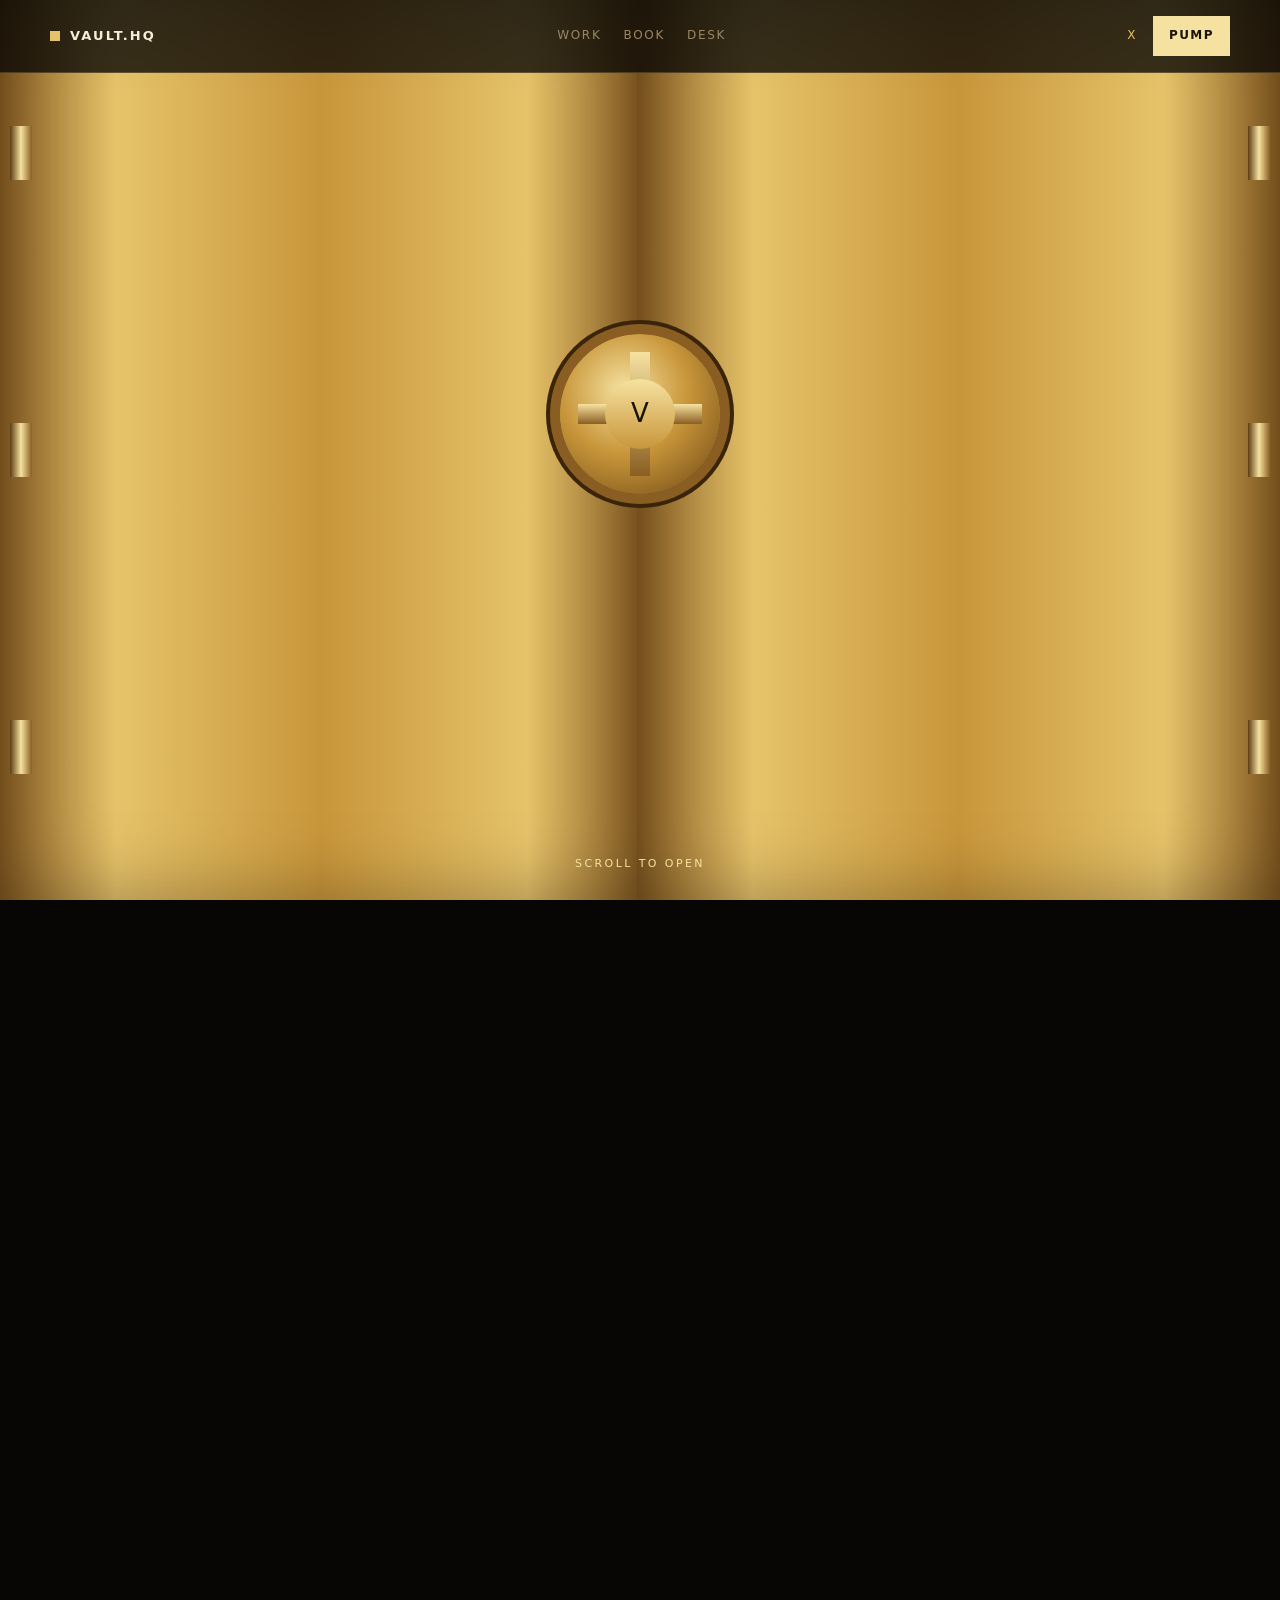
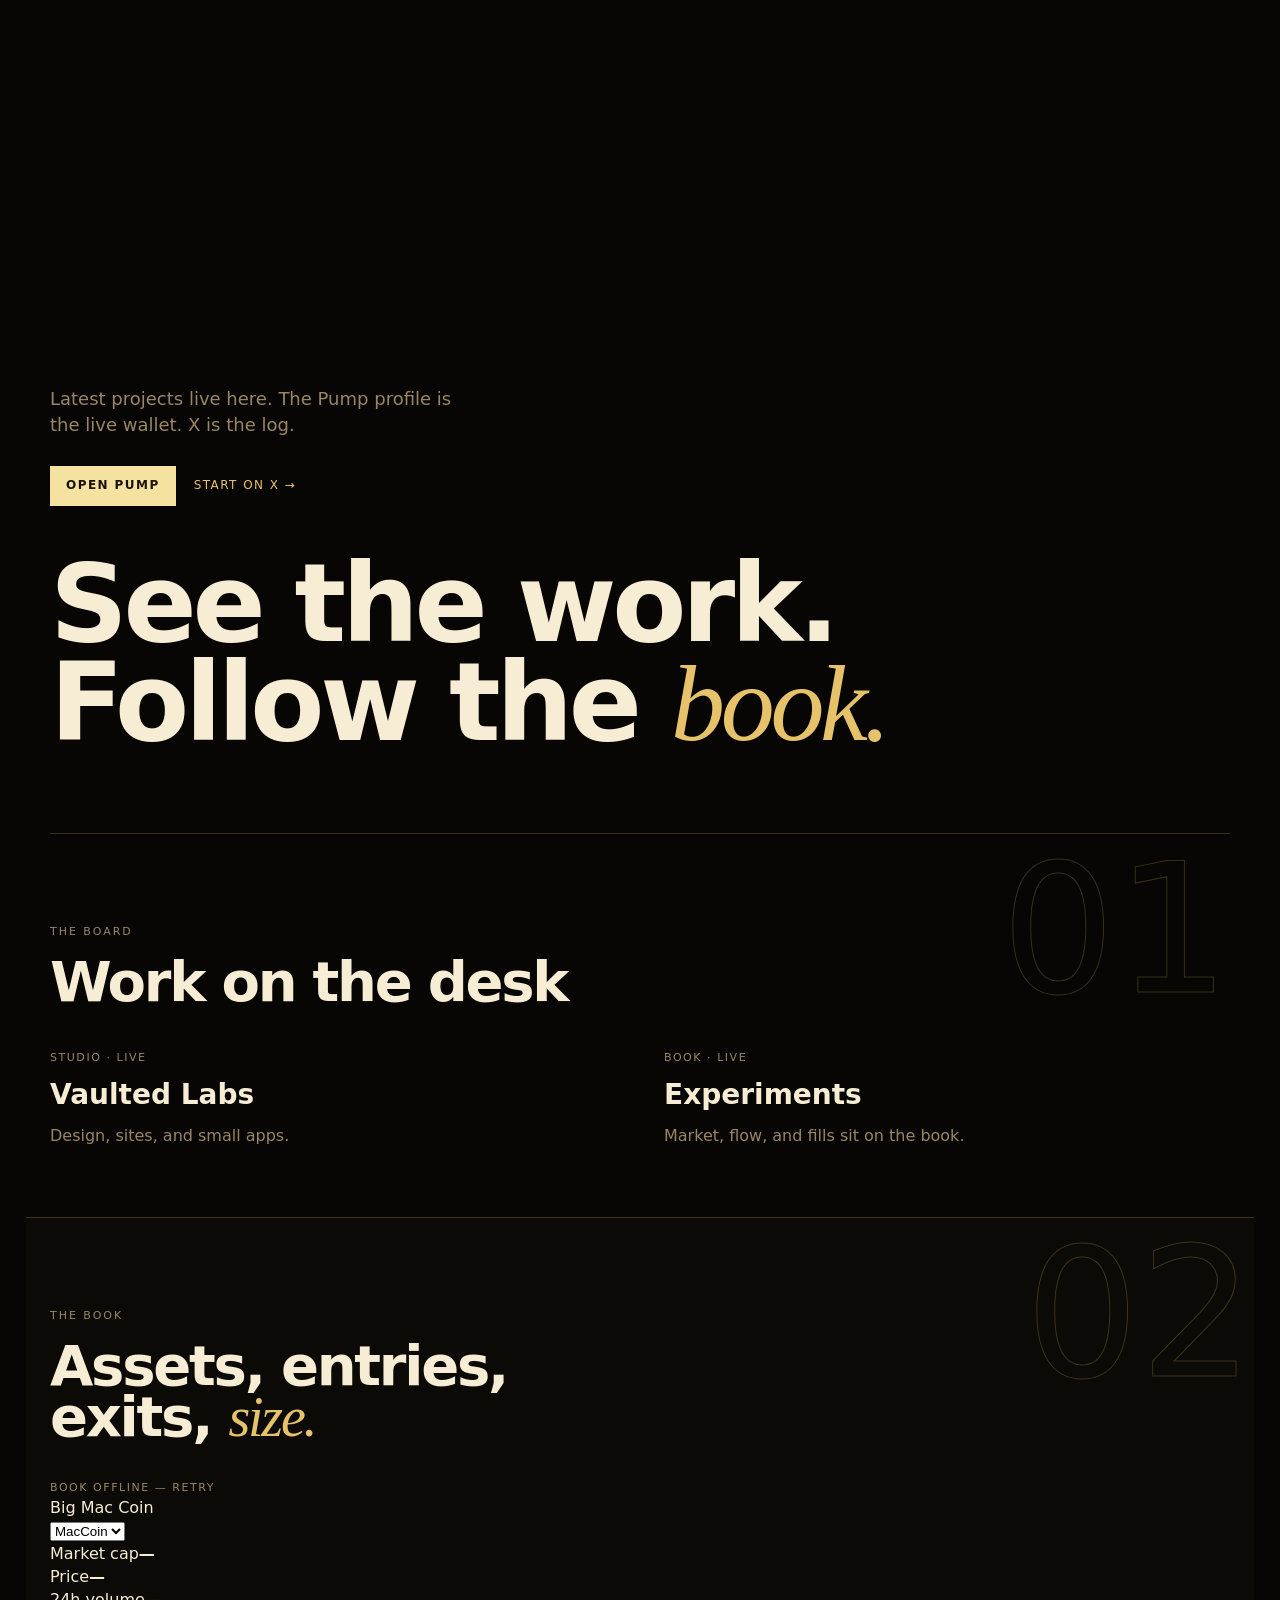
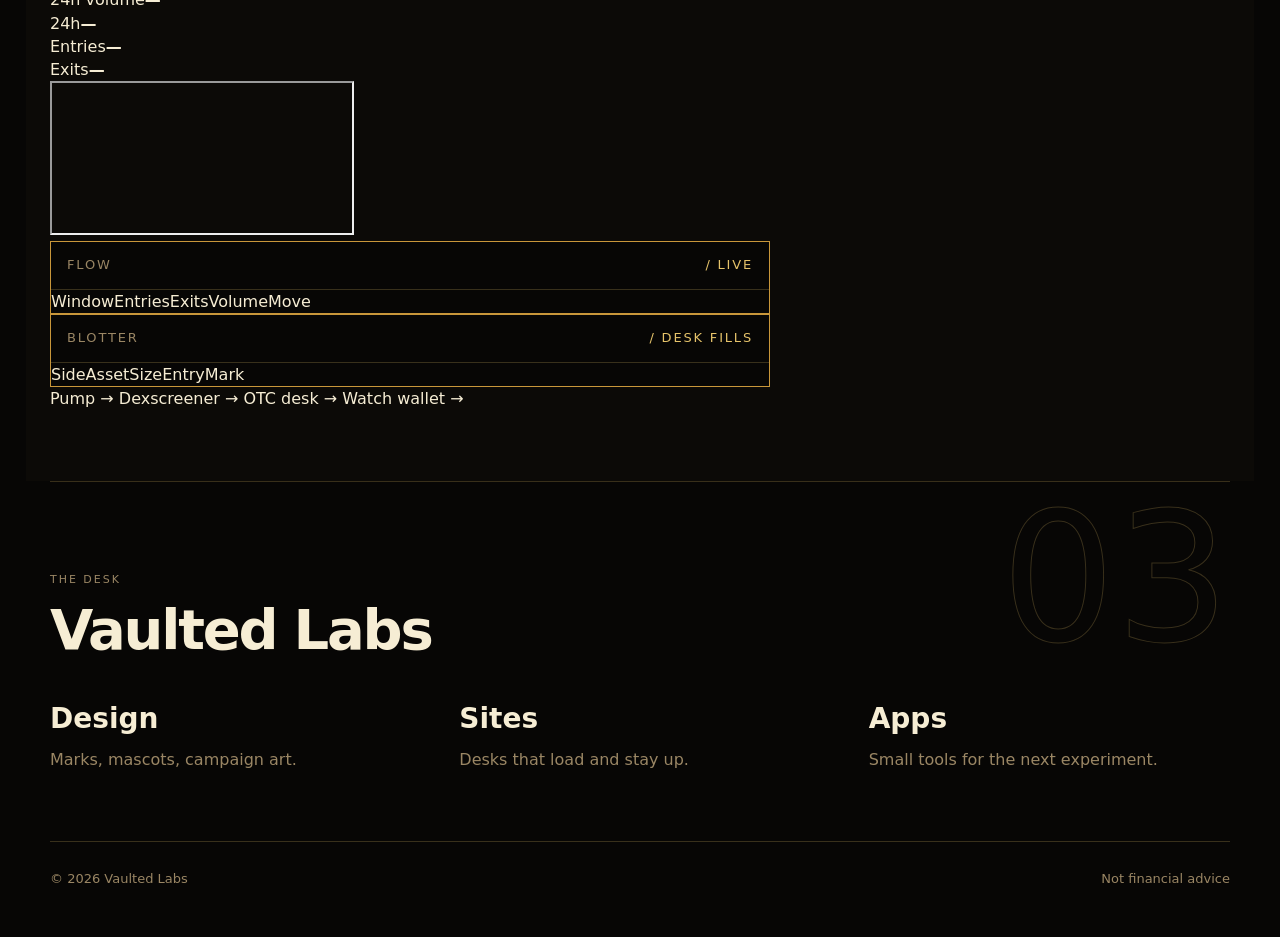
==== commit 02b121ad: "Render live book UI on the HQ page" ====
--- a/index.html
+++ b/index.html
@@ -62,23 +62,52 @@
           <strong>Vaulted Labs</strong>
           <p>Design, sites, and small apps.</p>
         </a>
-        <a class="plain" href="https://pump.fun/join/VaultedLabs" target="_blank" rel="noopener">
-          <span class="tiny">Pump · open</span>
+        <a class="plain" href="#book">
+          <span class="tiny">Book · live</span>
           <strong>Experiments</strong>
-          <p>Whatever is cooking sits on the book.</p>
+          <p>Market, flow, and fills sit on the book.</p>
         </a>
       </div>
     </section>
     <section class="band dark" id="book">
       <div class="band-label">02</div>
       <div class="kicker">The book</div>
-      <h3>Live wallets, priced by the <em>floor.</em></h3>
-      <div class="frame">
-        <div class="frame-head"><span>Live book</span><span class="dot"> / pump</span></div>
-        <div class="row"><span>Handle</span><span>VaultedLabs</span><button class="copy" data-copy="VaultedLabs" type="button">Copy</button></div>
-        <div class="row"><span>Join</span><span>pump.fun/join/VaultedLabs</span><a class="copy" href="https://pump.fun/join/VaultedLabs" target="_blank" rel="noopener">Open</a></div>
-        <div class="row"><span>Watch</span><span>CQknLD…qm2u</span><button class="copy" data-copy="CQknLDqYnrpTGaXf7uSeDEAox8b7zuwJrYDgpryKqm2u" type="button">Copy</button></div>
-        <a class="frame-foot" href="https://solscan.io/account/CQknLDqYnrpTGaXf7uSeDEAox8b7zuwJrYDgpryKqm2u" target="_blank" rel="noopener">Solscan →</a>
+      <h3>Assets, entries, exits, <em>size.</em></h3>
+      <div class="desk" id="liveDesk">
+        <div class="desk-head">
+          <div>
+            <div class="tiny" id="assetMeta">Loading book…</div>
+            <div class="asset-name" id="assetName">—</div>
+          </div>
+          <select id="assetSelect" aria-label="Select asset"></select>
+        </div>
+        <div class="stats" id="assetStats">
+          <div><span>Market cap</span><b id="sMcap">—</b></div>
+          <div><span>Price</span><b id="sPrice">—</b></div>
+          <div><span>24h volume</span><b id="sVol">—</b></div>
+          <div><span>24h</span><b id="sChg">—</b></div>
+          <div><span>Entries</span><b id="sBuys">—</b></div>
+          <div><span>Exits</span><b id="sSells">—</b></div>
+        </div>
+        <div class="chart-wrap">
+          <iframe id="assetChart" title="Live chart" loading="lazy"></iframe>
+        </div>
+        <div class="frame">
+          <div class="frame-head"><span>Flow</span><span class="dot" id="flowStamp"> / live</span></div>
+          <div class="flow-head"><span>Window</span><span>Entries</span><span>Exits</span><span>Volume</span><span>Move</span></div>
+          <div id="flowBody"></div>
+        </div>
+        <div class="frame blotter">
+          <div class="frame-head"><span>Blotter</span><span class="dot"> / desk fills</span></div>
+          <div class="flow-head"><span>Side</span><span>Asset</span><span>Size</span><span>Entry</span><span>Mark</span></div>
+          <div id="blotterBody"></div>
+        </div>
+        <div class="desk-links">
+          <a id="linkPump" target="_blank" rel="noopener">Pump →</a>
+          <a id="linkDex" target="_blank" rel="noopener">Dexscreener →</a>
+          <a id="linkOtc" target="_blank" rel="noopener">OTC desk →</a>
+          <a href="https://solscan.io/account/CQknLDqYnrpTGaXf7uSeDEAox8b7zuwJrYDgpryKqm2u" target="_blank" rel="noopener">Watch wallet →</a>
+        </div>
       </div>
     </section>
     <section class="band" id="desk">
--- a/styles.css
+++ b/styles.css
@@ -1,10 +1,9 @@
 :root {
   --bg: #070605;
-  --panel: #14110c;
-  --line: rgba(230, 195, 106, .16);
+  --panel: #100e0a;
+  --line: rgba(230,195,106,.22);
   --ink: #f6edd4;
   --muted: #9a8664;
-  --ivory: #f7f0d8;
   --gold: #e6c36a;
   --gold-2: #c8963a;
   --gold-hi: #f6e2a0;
@@ -14,192 +13,139 @@
 * { box-sizing: border-box; margin: 0; padding: 0; }
 html { scroll-behavior: smooth; }
 body {
-  font-family: "IBM Plex Sans", system-ui, sans-serif;
+  font-family: "Inter Tight", system-ui, sans-serif;
   background: var(--bg);
   color: var(--ink);
-  line-height: 1.5;
+  line-height: 1.45;
 }
 a { color: inherit; text-decoration: none; }
 button { font: inherit; cursor: pointer; }
-.wrap { width: min(1160px, calc(100% - 32px)); margin: 0 auto; }
 nav {
-  position: fixed; top: 0; left: 0; right: 0; z-index: 40;
-  backdrop-filter: blur(18px);
-  background: rgba(7,6,5,.72);
+  position: fixed; inset: 0 0 auto; z-index: 40;
+  background: rgba(7,6,5,.78);
+  backdrop-filter: blur(16px);
   border-bottom: 1px solid var(--line);
 }
-.nav-inner { display: flex; align-items: center; justify-content: space-between; min-height: 64px; gap: 12px; }
-.brand { display: flex; align-items: center; gap: 10px; letter-spacing: .14em; font-size: 12px; text-transform: uppercase; color: var(--gold-hi); }
-.mark {
-  width: 12px; height: 12px; border-radius: 50%;
-  background: conic-gradient(from 45deg, var(--gold-2), var(--gold-hi), var(--bronze), var(--gold));
-  box-shadow: 0 0 12px rgba(230,195,106,.45);
+.nav-inner {
+  width: min(1180px, calc(100% - 40px));
+  margin: 0 auto;
+  min-height: 72px;
+  display: flex; align-items: center; justify-content: space-between; gap: 16px;
 }
-.pills { display: flex; gap: 4px; background: #120f0b; border: 1px solid var(--line); border-radius: 999px; padding: 3px; }
-.pills a { color: var(--muted); font-size: 13px; padding: 7px 12px; border-radius: 999px; }
-.pills a:hover { color: var(--ink); background: #1c1812; }
-.nav-cta { display: flex; gap: 8px; }
+.brand { display: flex; align-items: center; gap: 10px; letter-spacing: .16em; font-size: 13px; font-weight: 600; }
+.mark { width: 10px; height: 10px; background: var(--gold); }
+.pills { display: flex; gap: 22px; }
+.pills a { font-size: 12px; letter-spacing: .14em; text-transform: uppercase; color: var(--muted); }
+.pills a:hover { color: var(--gold-hi); }
+.nav-cta { display: flex; align-items: center; gap: 16px; }
 .btn {
   display: inline-flex; align-items: center; justify-content: center;
-  border-radius: 10px; padding: 10px 14px; font-weight: 600; font-size: 13px;
-  border: 1px solid transparent;
+  background: var(--gold-hi); color: #1a1206;
+  padding: 11px 16px; font-size: 12px; font-weight: 600; letter-spacing: .12em; text-transform: uppercase;
 }
-.btn.gold { background: linear-gradient(180deg, var(--gold-hi), var(--gold-2)); color: #1a1206; }
-.btn.ivory { background: var(--ivory); color: #1a1206; }
-.btn.ghost { background: transparent; border-color: var(--line); color: var(--ink); }
+.text-link { font-size: 12px; letter-spacing: .12em; text-transform: uppercase; color: var(--gold); }
 .hamburger { display: none; background: none; border: 0; color: var(--ink); font-size: 22px; }
-.vault { height: 220vh; position: relative; }
-.vault-sticky {
-  position: sticky; top: 0; height: 100vh;
-  overflow: hidden; background: #050403;
-}
+.vault { height: 210vh; }
+.vault-sticky { position: sticky; top: 0; height: 100vh; overflow: hidden; background: #050403; }
 .chamber {
   position: absolute; inset: 0;
-  background:
-    radial-gradient(ellipse at 50% 70%, rgba(200,150,58,.28), transparent 55%),
-    linear-gradient(#1a140c, #070605 70%);
-  display: flex; align-items: center; justify-content: center;
+  display: grid; place-items: center;
+  background: radial-gradient(ellipse at 50% 70%, rgba(200,150,58,.22), transparent 55%), #070605;
 }
-.chamber-glow {
-  position: absolute; inset: 18% 22% 8%;
-  background: radial-gradient(ellipse at 50% 80%, rgba(246,226,160,.16), transparent 70%);
-  pointer-events: none;
+.chamber-copy { text-align: left; width: min(1100px, calc(100% - 48px)); }
+.chamber-copy h1, .display, h3 {
+  font-weight: 600;
+  letter-spacing: -.04em;
+  line-height: .92;
 }
-.bars {
-  position: absolute; left: 50%; bottom: 12%;
-  transform: translateX(-50%);
-  display: grid; grid-template-columns: repeat(4, 42px); gap: 14px 18px;
-  opacity: .9;
+.chamber-copy h1 { font-size: clamp(56px, 10vw, 120px); }
+em {
+  font-family: Fraunces, Georgia, serif;
+  font-style: italic;
+  font-weight: 400;
+  color: var(--gold);
 }
-.bars span {
-  width: 42px; height: 18px; border-radius: 3px;
-  background: linear-gradient(180deg, var(--gold-hi), var(--gold-2) 55%, var(--bronze));
-  box-shadow: 0 6px 0 #5c3b12, inset 0 1px 0 rgba(255,255,255,.35);
-}
-.chamber-copy { position: relative; text-align: center; z-index: 1; padding-bottom: 12vh; }
-.chamber-copy h1 {
-  font-family: "Oswald", sans-serif;
-  font-size: clamp(48px, 9vw, 96px);
-  line-height: .9; text-transform: uppercase; letter-spacing: -.03em;
-  color: var(--ivory);
-}
-.chamber-copy h1 span { color: var(--gold); }
 .doors { position: absolute; inset: 0; pointer-events: none; }
-.door {
-  position: absolute; top: 0; bottom: 0; width: 50.2%;
-  will-change: transform;
-}
+.door { position: absolute; top: 0; bottom: 0; width: 50.2%; }
 .door.left { left: 0; transform: translateX(calc(var(--open) * -105%)); }
 .door.right { right: 0; transform: translateX(calc(var(--open) * 105%)); }
 .door-skin {
   height: 100%;
-  border: 1px solid rgba(246,226,160,.22);
-  background:
-    repeating-linear-gradient(90deg, transparent 0 18px, rgba(0,0,0,.08) 18px 19px),
-    linear-gradient(90deg, #8a5e22, #e6c36a 18%, #c8963a 50%, #e6c36a 82%, #8a5e22);
+  background: linear-gradient(90deg, #8a5e22, #e6c36a 18%, #c8963a 50%, #e6c36a 82%, #8a5e22);
   box-shadow: inset 0 0 80px rgba(0,0,0,.35);
 }
-.door.left .door-skin { border-right: 2px solid #5c3b12; }
-.door.right .door-skin { border-left: 2px solid #5c3b12; }
 .hinges { position: absolute; top: 14%; bottom: 14%; width: 22px; display: flex; flex-direction: column; justify-content: space-between; }
 .door.left .hinges { left: 10px; }
 .door.right .hinges { right: 10px; }
-.hinges i {
-  display: block; width: 22px; height: 54px; border-radius: 4px;
-  background: linear-gradient(90deg, #5c3b12, #f6e2a0, #8a5e22);
-  box-shadow: 0 4px 0 #3a240a;
-}
+.hinges i { display: block; width: 22px; height: 54px; background: linear-gradient(90deg, #5c3b12, #f6e2a0, #8a5e22); }
 .wheel {
   position: absolute; left: 50%; top: 46%;
-  width: 168px; height: 168px; margin: -84px 0 0 -84px;
+  width: 160px; height: 160px; margin: -80px 0 0 -80px;
   border-radius: 50%;
   background: radial-gradient(circle at 40% 35%, #f6e2a0, #c8963a 45%, #6b4514);
-  box-shadow: 0 0 0 10px #8a5e22, 0 0 0 14px #3a240a, 0 20px 40px rgba(0,0,0,.45);
+  box-shadow: 0 0 0 10px #8a5e22, 0 0 0 14px #3a240a;
   transform: rotate(calc(var(--open) * 110deg));
   opacity: calc(1 - var(--open) * 1.15);
 }
-.spoke {
-  position: absolute; left: 50%; top: 50%;
-  background: linear-gradient(#f6e2a0, #8a5e22);
-  border-radius: 6px;
-}
-.spoke.v { width: 22px; height: 78%; margin: -39% 0 0 -11px; }
-.spoke.h { width: 78%; height: 22px; margin: -11px 0 0 -39%; }
+.spoke { position: absolute; left: 50%; top: 50%; background: linear-gradient(#f6e2a0, #8a5e22); }
+.spoke.v { width: 20px; height: 78%; margin: -39% 0 0 -10px; }
+.spoke.h { width: 78%; height: 20px; margin: -10px 0 0 -39%; }
 .hub {
-  position: absolute; inset: 28%;
-  border-radius: 50%;
+  position: absolute; inset: 28%; border-radius: 50%;
   display: grid; place-items: center;
-  font-family: "Oswald", sans-serif; font-size: 28px; color: #1a1206;
-  background: linear-gradient(#f6e2a0, #c8963a);
-  box-shadow: inset 0 2px 0 rgba(255,255,255,.4);
+  font-size: 26px; color: #1a1206; background: linear-gradient(#f6e2a0, #c8963a);
 }
 .hint {
   position: absolute; left: 0; right: 0; bottom: 28px;
-  text-align: center;
-  letter-spacing: .2em; text-transform: uppercase; font-size: 11px;
-  color: var(--gold-hi);
-  opacity: calc(1 - var(--open) * 2);
+  text-align: center; letter-spacing: .22em; text-transform: uppercase; font-size: 11px;
+  color: var(--gold-hi); opacity: calc(1 - var(--open) * 2);
 }
-.inside {
-  position: relative; z-index: 2;
-  background:
-    radial-gradient(ellipse at 50% 0%, rgba(200,150,58,.12), transparent 40%),
-    var(--bg);
+.inside { width: min(1180px, calc(100% - 48px)); margin: 0 auto; padding-top: 48px; }
+.hero { padding: 48px 0 80px; }
+.display { font-size: clamp(52px, 9vw, 108px); margin-top: 48px; }
+.lede { max-width: 420px; color: var(--muted); font-size: 18px; }
+.hero-actions { display: flex; align-items: center; gap: 18px; margin-top: 28px; }
+.band { position: relative; padding: 90px 0 70px; border-top: 1px solid var(--line); }
+.band.dark { margin: 0 -24px; padding-left: 24px; padding-right: 24px; background: #0c0a07; }
+.band-label {
+  position: absolute; right: 0; top: 24px;
+  font-size: clamp(80px, 16vw, 180px);
+  line-height: .8; color: transparent;
+  -webkit-text-stroke: 1px rgba(230,195,106,.22);
+  pointer-events: none;
 }
-.hero { padding: 88px 0 36px; }
-.hero-title, h2 {
-  font-family: "Oswald", sans-serif;
-  text-transform: uppercase; letter-spacing: -.02em;
+.kicker { letter-spacing: .18em; text-transform: uppercase; font-size: 11px; color: var(--muted); margin-bottom: 16px; }
+h3 { font-size: clamp(34px, 5vw, 56px); max-width: 16ch; margin-bottom: 36px; }
+.split { display: grid; grid-template-columns: 1fr 1fr; gap: 48px; }
+.split.three { grid-template-columns: repeat(3, 1fr); }
+.plain strong { display: block; font-size: 28px; margin: 8px 0; }
+.plain p, .tiny { color: var(--muted); }
+.tiny { font-size: 11px; letter-spacing: .14em; text-transform: uppercase; }
+.frame { border: 1px solid var(--gold-2); max-width: 720px; background: #070605; }
+.frame-head, .row, .frame-foot {
+  display: grid; grid-template-columns: 90px 1fr auto;
+  gap: 12px; align-items: center;
+  padding: 14px 16px; border-bottom: 1px solid var(--line);
+  font-size: 13px;
 }
-.hero-title { font-size: clamp(44px, 8vw, 84px); line-height: .9; color: var(--ivory); }
-.hero-title span { color: var(--gold); }
-.kicker { color: var(--muted); letter-spacing: .16em; text-transform: uppercase; font-size: 11px; margin-bottom: 14px; }
-h2 { font-size: clamp(28px, 4vw, 42px); margin-bottom: 18px; color: var(--ivory); }
-.lede { max-width: 540px; color: var(--muted); font-size: 17px; margin-top: 18px; }
-.hero-row { display: flex; flex-wrap: wrap; gap: 8px; margin-top: 24px; }
-.metrics { border-top: 1px solid var(--line); border-bottom: 1px solid var(--line); background: rgba(20,17,12,.72); }
-.metrics-row { display: grid; grid-template-columns: repeat(4,1fr); padding: 16px 0; }
-.metrics-row span { display: block; color: var(--muted); font-size: 11px; letter-spacing: .12em; text-transform: uppercase; }
-.metrics-row b { font-family: "IBM Plex Mono", monospace; font-weight: 500; color: var(--gold-hi); }
-.up { color: var(--gold); }
-section { padding: 56px 0; }
-.grid { display: grid; gap: 12px; }
-.g2 { grid-template-columns: 1fr 1fr; }
-.g3 { grid-template-columns: repeat(3,1fr); }
-.panel {
-  background: linear-gradient(180deg, #18140e, var(--panel));
-  border: 1px solid var(--line);
-  border-radius: 16px;
-  padding: 20px;
+.frame-head { letter-spacing: .14em; text-transform: uppercase; color: var(--muted); grid-template-columns: 1fr auto; }
+.dot { color: var(--gold); }
+.row span:first-child { color: var(--muted); text-transform: uppercase; letter-spacing: .1em; font-size: 11px; }
+.copy { background: none; border: 0; color: var(--gold); font-size: 12px; letter-spacing: .1em; text-transform: uppercase; }
+.frame-foot { display: block; border-bottom: 0; color: var(--gold); letter-spacing: .12em; text-transform: uppercase; font-size: 12px; }
+footer {
+  width: min(1180px, calc(100% - 48px));
+  margin: 0 auto;
+  padding: 28px 0 48px;
+  display: flex; justify-content: space-between;
+  color: var(--muted); font-size: 13px;
+  border-top: 1px solid var(--line);
 }
-.panel:hover { border-color: rgba(230,195,106,.38); }
-.chips { display: flex; gap: 6px; margin-bottom: 10px; }
-.chip { font-size: 11px; border: 1px solid var(--line); border-radius: 999px; padding: 3px 8px; color: var(--muted); }
-.chip.live { color: #1a1206; background: var(--gold); border-color: var(--gold); }
-.card-title { font-size: 22px; margin-bottom: 6px; }
-.muted { color: var(--muted); }
-.mono { font-family: "IBM Plex Mono", monospace; font-size: 13px; color: var(--gold-hi); word-break: break-all; }
-.terminal { background: #100e0a; border: 1px solid var(--line); border-radius: 16px; overflow: hidden; }
-.term-head, .term-grid, .term-foot { padding: 18px 20px; }
-.term-head { display: flex; justify-content: space-between; gap: 12px; align-items: center; border-bottom: 1px solid var(--line); }
-.status { color: var(--gold); font-size: 11px; letter-spacing: .14em; text-transform: uppercase; }
-.term-grid { display: grid; grid-template-columns: repeat(3,1fr); gap: 16px; }
-.label { font-size: 11px; color: var(--muted); letter-spacing: .12em; text-transform: uppercase; margin-bottom: 6px; }
-.copy {
-  margin-top: 8px; display: inline-flex;
-  background: transparent; border: 1px solid var(--line); color: var(--muted);
-  border-radius: 8px; padding: 5px 8px; font-size: 12px;
-}
-.term-foot { border-top: 1px solid var(--line); color: var(--muted); font-size: 13px; }
-.term-foot a { color: var(--gold); }
-footer { border-top: 1px solid var(--line); padding: 24px 0 40px; color: var(--muted); font-size: 13px; }
-.row { display: flex; justify-content: space-between; gap: 12px; flex-wrap: wrap; }
 @media (max-width: 860px) {
   .pills, .nav-cta { display: none; }
-  .pills.open { display: flex; flex-direction: column; position: absolute; top: 64px; left: 0; right: 0; background: #100e0a; padding: 14px; }
+  .pills.open { display: flex; flex-direction: column; position: absolute; top: 72px; left: 0; right: 0; background: #0c0a07; padding: 16px; }
   .hamburger { display: block; }
-  .g2, .g3, .term-grid, .metrics-row { grid-template-columns: 1fr; }
+  .split, .split.three { grid-template-columns: 1fr; gap: 24px; }
+  .frame-head, .row { grid-template-columns: 1fr; }
   .wheel { width: 120px; height: 120px; margin: -60px 0 0 -60px; }
-  .bars { grid-template-columns: repeat(4, 28px); }
-  .bars span { width: 28px; height: 14px; }
 }
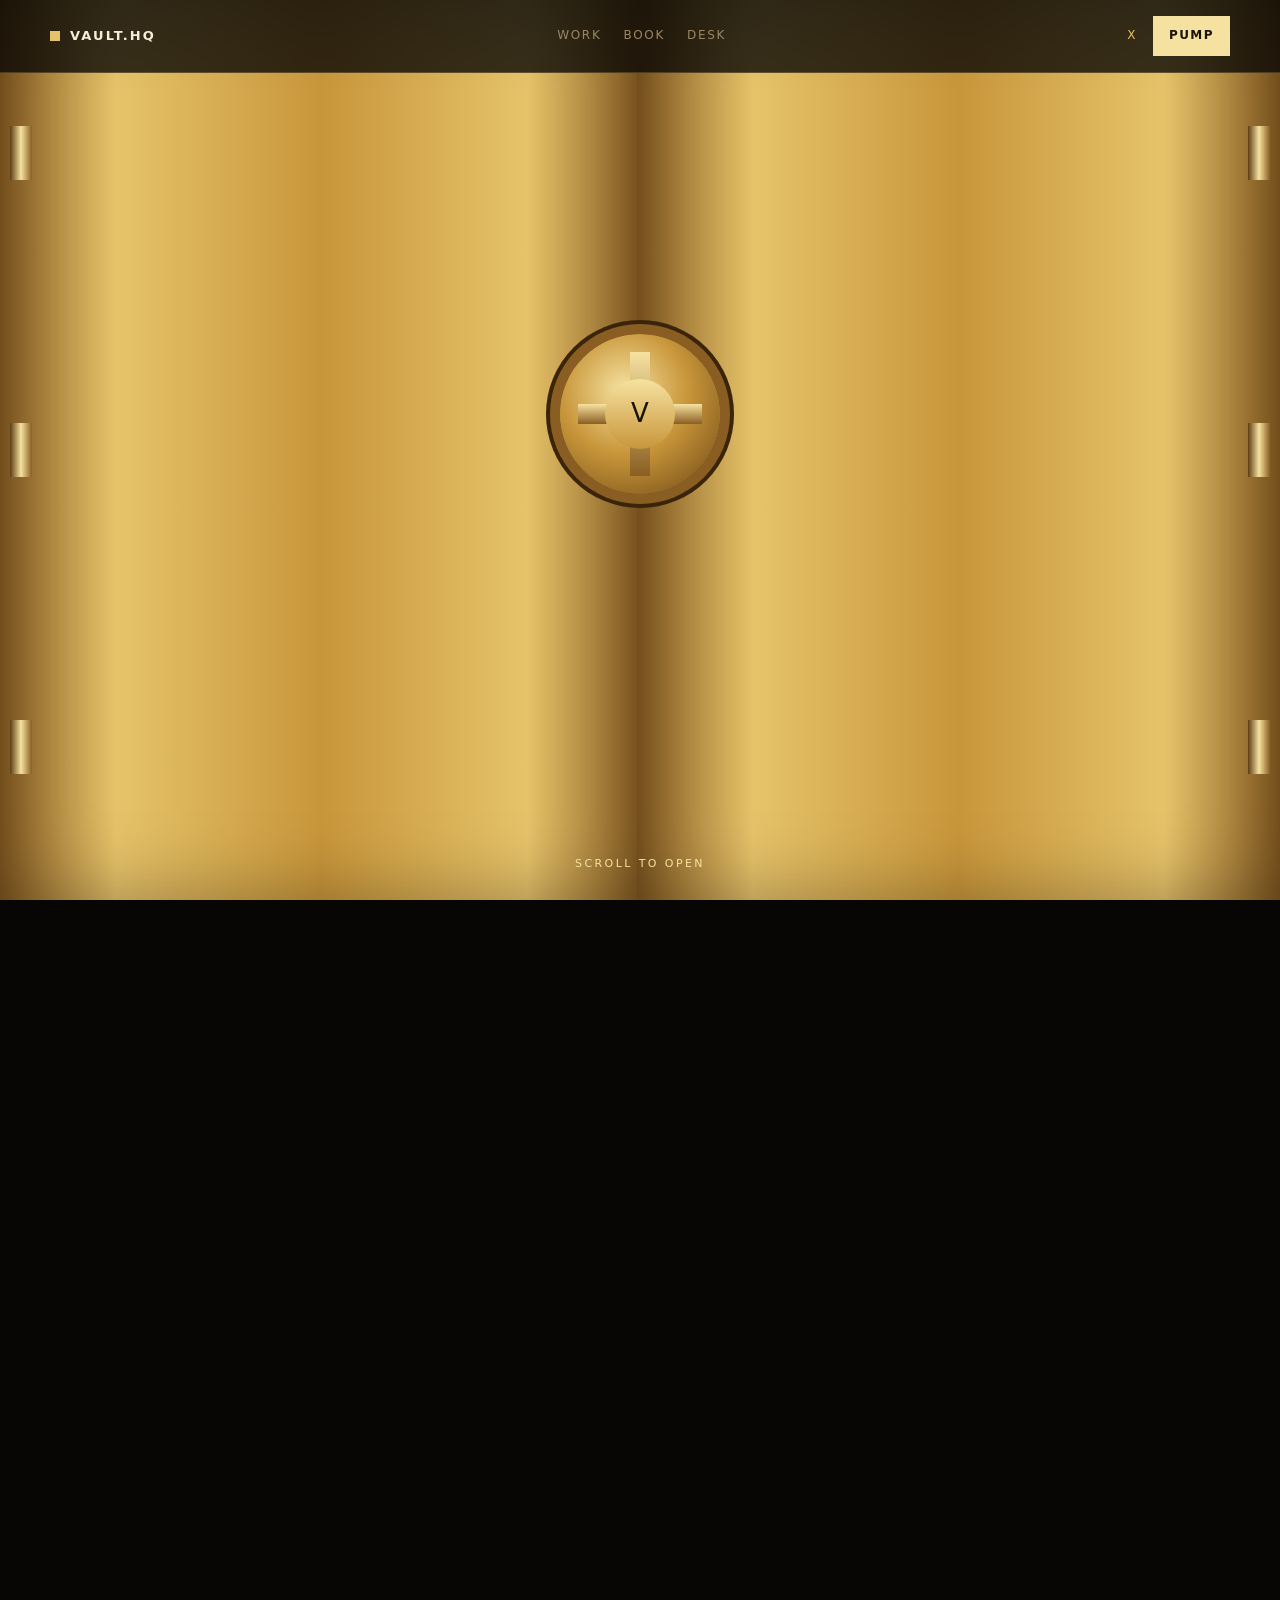
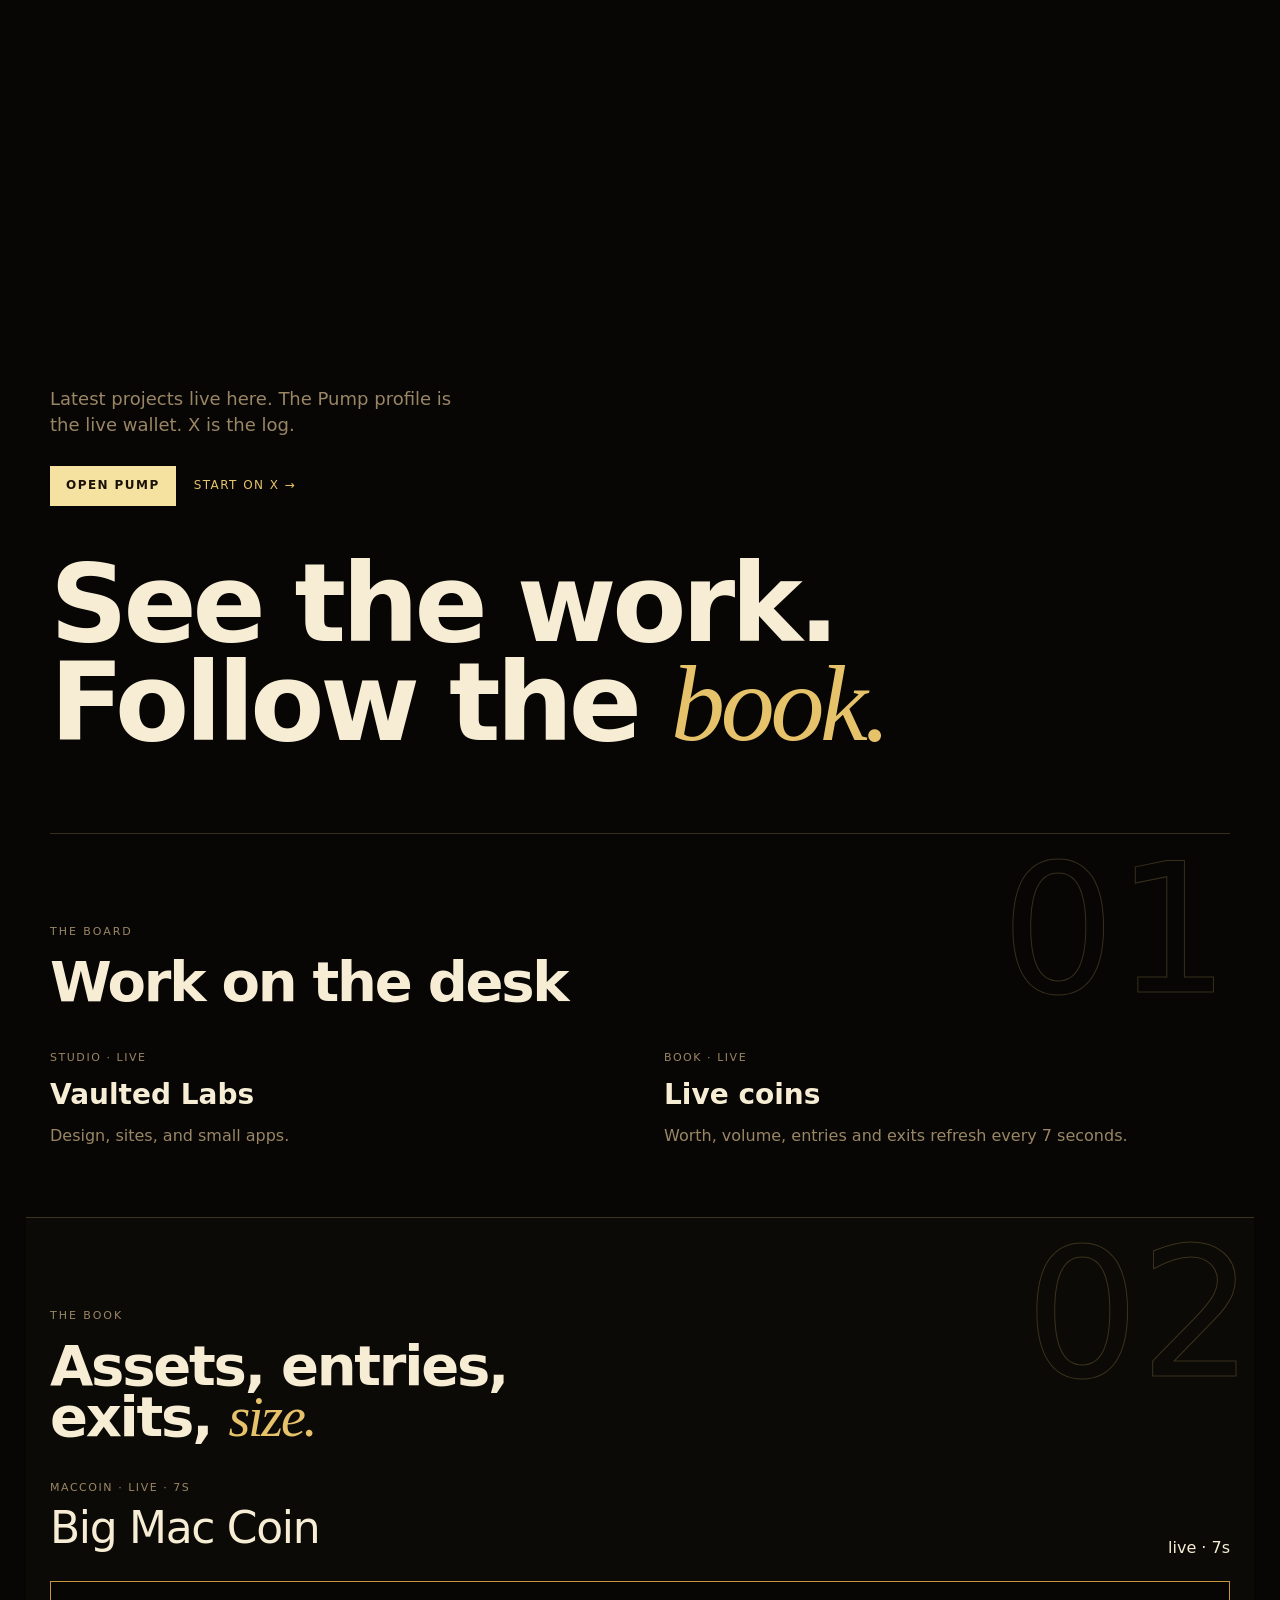
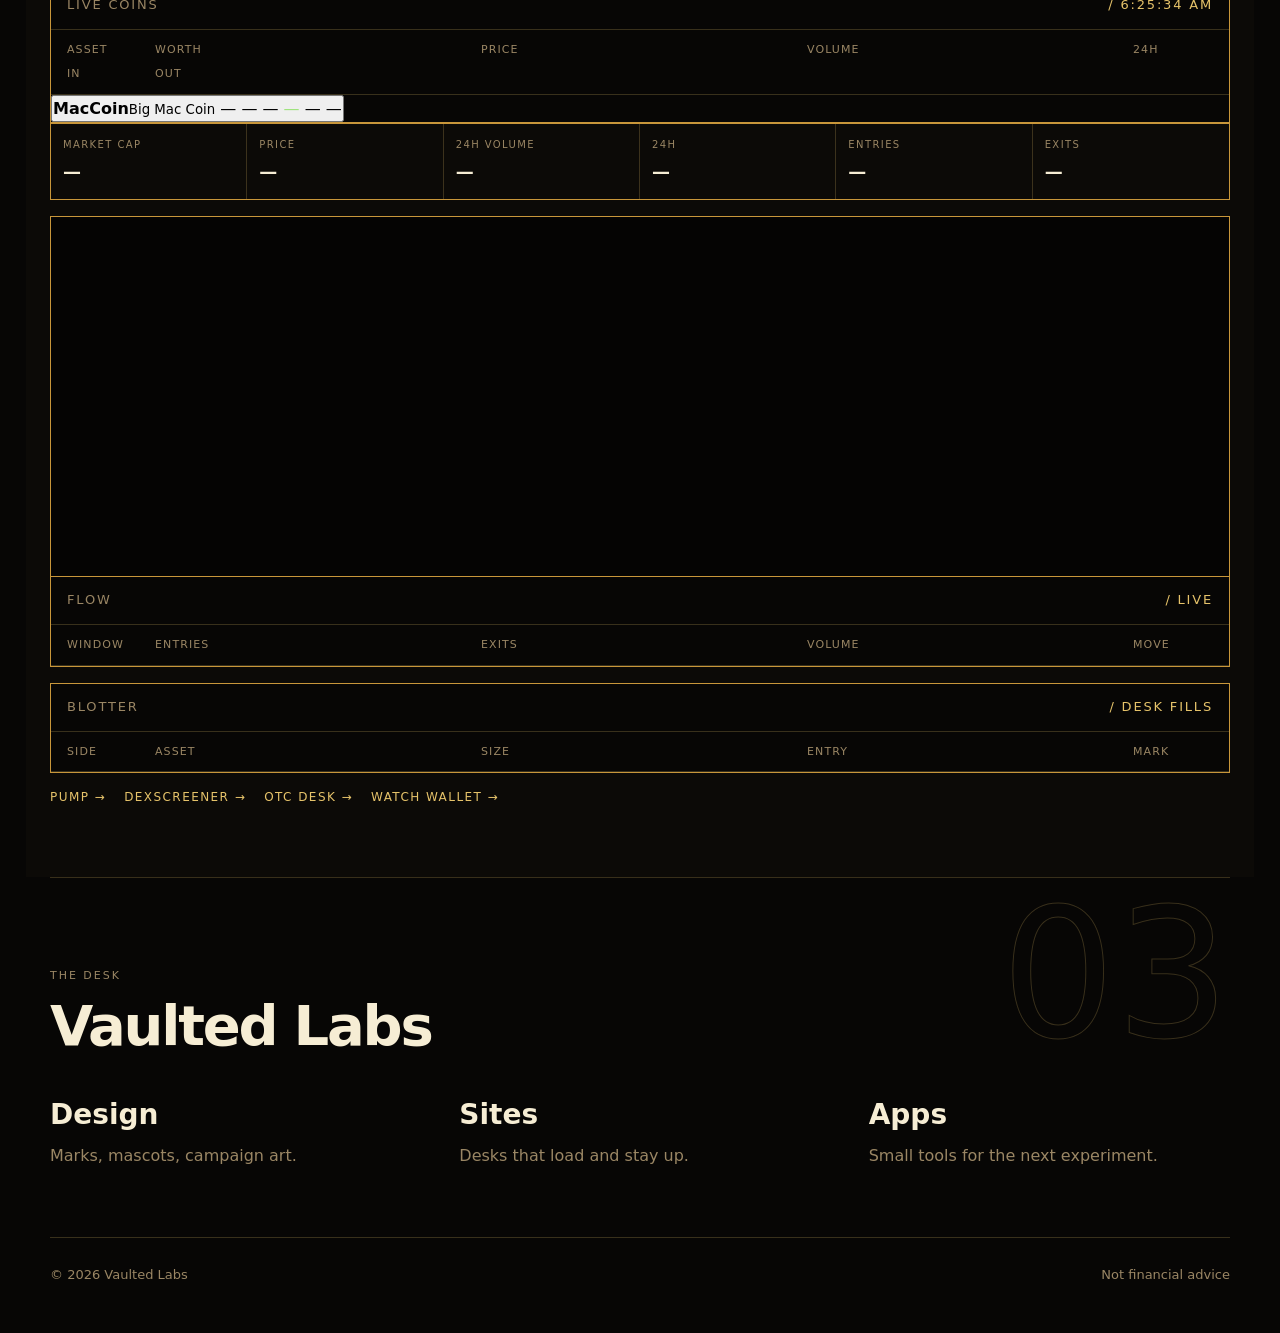
==== commit 73d7c7b8: "Show live coin rows on the book" ====
--- a/index.html
+++ b/index.html
@@ -64,8 +64,8 @@
         </a>
         <a class="plain" href="#book">
           <span class="tiny">Book · live</span>
-          <strong>Experiments</strong>
-          <p>Market, flow, and fills sit on the book.</p>
+          <strong>Live coins</strong>
+          <p>Worth, volume, entries and exits refresh every 7 seconds.</p>
         </a>
       </div>
     </section>
@@ -76,10 +76,15 @@
       <div class="desk" id="liveDesk">
         <div class="desk-head">
           <div>
-            <div class="tiny" id="assetMeta">Loading book…</div>
-            <div class="asset-name" id="assetName">—</div>
+            <div class="tiny" id="assetMeta">Live book · 7s</div>
+            <div class="asset-name" id="assetName">Coins</div>
           </div>
-          <select id="assetSelect" aria-label="Select asset"></select>
+          <div class="pulse" id="bookPulse">refreshing</div>
+        </div>
+        <div class="frame list-frame">
+          <div class="frame-head"><span>Live coins</span><span class="dot" id="listStamp"> / book</span></div>
+          <div class="flow-head list-head"><span>Asset</span><span>Worth</span><span>Price</span><span>Volume</span><span>24h</span><span>In</span><span>Out</span></div>
+          <div id="liveList"></div>
         </div>
         <div class="stats" id="assetStats">
           <div><span>Market cap</span><b id="sMcap">—</b></div>
--- a/styles.css
+++ b/styles.css
@@ -53,18 +53,9 @@
   background: radial-gradient(ellipse at 50% 70%, rgba(200,150,58,.22), transparent 55%), #070605;
 }
 .chamber-copy { text-align: left; width: min(1100px, calc(100% - 48px)); }
-.chamber-copy h1, .display, h3 {
-  font-weight: 600;
-  letter-spacing: -.04em;
-  line-height: .92;
-}
+.chamber-copy h1, .display, h3 { font-weight: 600; letter-spacing: -.04em; line-height: .92; }
 .chamber-copy h1 { font-size: clamp(56px, 10vw, 120px); }
-em {
-  font-family: Fraunces, Georgia, serif;
-  font-style: italic;
-  font-weight: 400;
-  color: var(--gold);
-}
+em { font-family: Fraunces, Georgia, serif; font-style: italic; font-weight: 400; color: var(--gold); }
 .doors { position: absolute; inset: 0; pointer-events: none; }
 .door { position: absolute; top: 0; bottom: 0; width: 50.2%; }
 .door.left { left: 0; transform: translateX(calc(var(--open) * -105%)); }
@@ -121,7 +112,7 @@
 .plain strong { display: block; font-size: 28px; margin: 8px 0; }
 .plain p, .tiny { color: var(--muted); }
 .tiny { font-size: 11px; letter-spacing: .14em; text-transform: uppercase; }
-.frame { border: 1px solid var(--gold-2); max-width: 720px; background: #070605; }
+.frame { border: 1px solid var(--gold-2); max-width: 100%; background: #070605; }
 .frame-head, .row, .frame-foot {
   display: grid; grid-template-columns: 90px 1fr auto;
   gap: 12px; align-items: center;
@@ -130,7 +121,6 @@
 }
 .frame-head { letter-spacing: .14em; text-transform: uppercase; color: var(--muted); grid-template-columns: 1fr auto; }
 .dot { color: var(--gold); }
-.row span:first-child { color: var(--muted); text-transform: uppercase; letter-spacing: .1em; font-size: 11px; }
 .copy { background: none; border: 0; color: var(--gold); font-size: 12px; letter-spacing: .1em; text-transform: uppercase; }
 .frame-foot { display: block; border-bottom: 0; color: var(--gold); letter-spacing: .12em; text-transform: uppercase; font-size: 12px; }
 footer {
@@ -141,6 +131,30 @@
   color: var(--muted); font-size: 13px;
   border-top: 1px solid var(--line);
 }
+.desk { position: relative; z-index: 1; }
+.desk-head { display: flex; justify-content: space-between; align-items: flex-end; gap: 16px; margin-bottom: 22px; }
+.asset-name { font-size: clamp(28px, 4vw, 44px); letter-spacing: -.03em; }
+#assetSelect {
+  background: #070605; color: var(--gold-hi); border: 1px solid var(--gold-2);
+  padding: 10px 12px; min-width: 180px;
+}
+.stats { display: grid; grid-template-columns: repeat(6, 1fr); border: 1px solid var(--gold-2); margin-bottom: 16px; }
+.stats div { padding: 14px 12px; border-right: 1px solid var(--line); }
+.stats div:last-child { border-right: 0; }
+.stats span { display: block; font-size: 10px; letter-spacing: .14em; text-transform: uppercase; color: var(--muted); margin-bottom: 6px; }
+.stats b { font-size: 18px; font-weight: 600; }
+.up { color: #9ee37d; }
+.down { color: #e07a6a; }
+.chart-wrap { border: 1px solid var(--gold-2); border-bottom: 0; height: 360px; background: #050403; }
+.chart-wrap iframe { width: 100%; height: 100%; border: 0; }
+.flow-head, .flow-row {
+  display: grid; grid-template-columns: 80px 1fr 1fr 1fr 80px;
+  gap: 8px; padding: 12px 16px; border-bottom: 1px solid var(--line); font-size: 13px;
+}
+.flow-head { color: var(--muted); letter-spacing: .1em; text-transform: uppercase; font-size: 11px; }
+.blotter { margin-top: 16px; }
+.desk-links { display: flex; flex-wrap: wrap; gap: 18px; margin-top: 16px; }
+.desk-links a { color: var(--gold); letter-spacing: .12em; text-transform: uppercase; font-size: 12px; }
 @media (max-width: 860px) {
   .pills, .nav-cta { display: none; }
   .pills.open { display: flex; flex-direction: column; position: absolute; top: 72px; left: 0; right: 0; background: #0c0a07; padding: 16px; }
@@ -148,4 +162,8 @@
   .split, .split.three { grid-template-columns: 1fr; gap: 24px; }
   .frame-head, .row { grid-template-columns: 1fr; }
   .wheel { width: 120px; height: 120px; margin: -60px 0 0 -60px; }
+  .stats { grid-template-columns: 1fr 1fr; }
+  .stats div { border-bottom: 1px solid var(--line); }
+  .chart-wrap { height: 280px; }
+  .flow-head, .flow-row { grid-template-columns: 1fr 1fr; }
 }
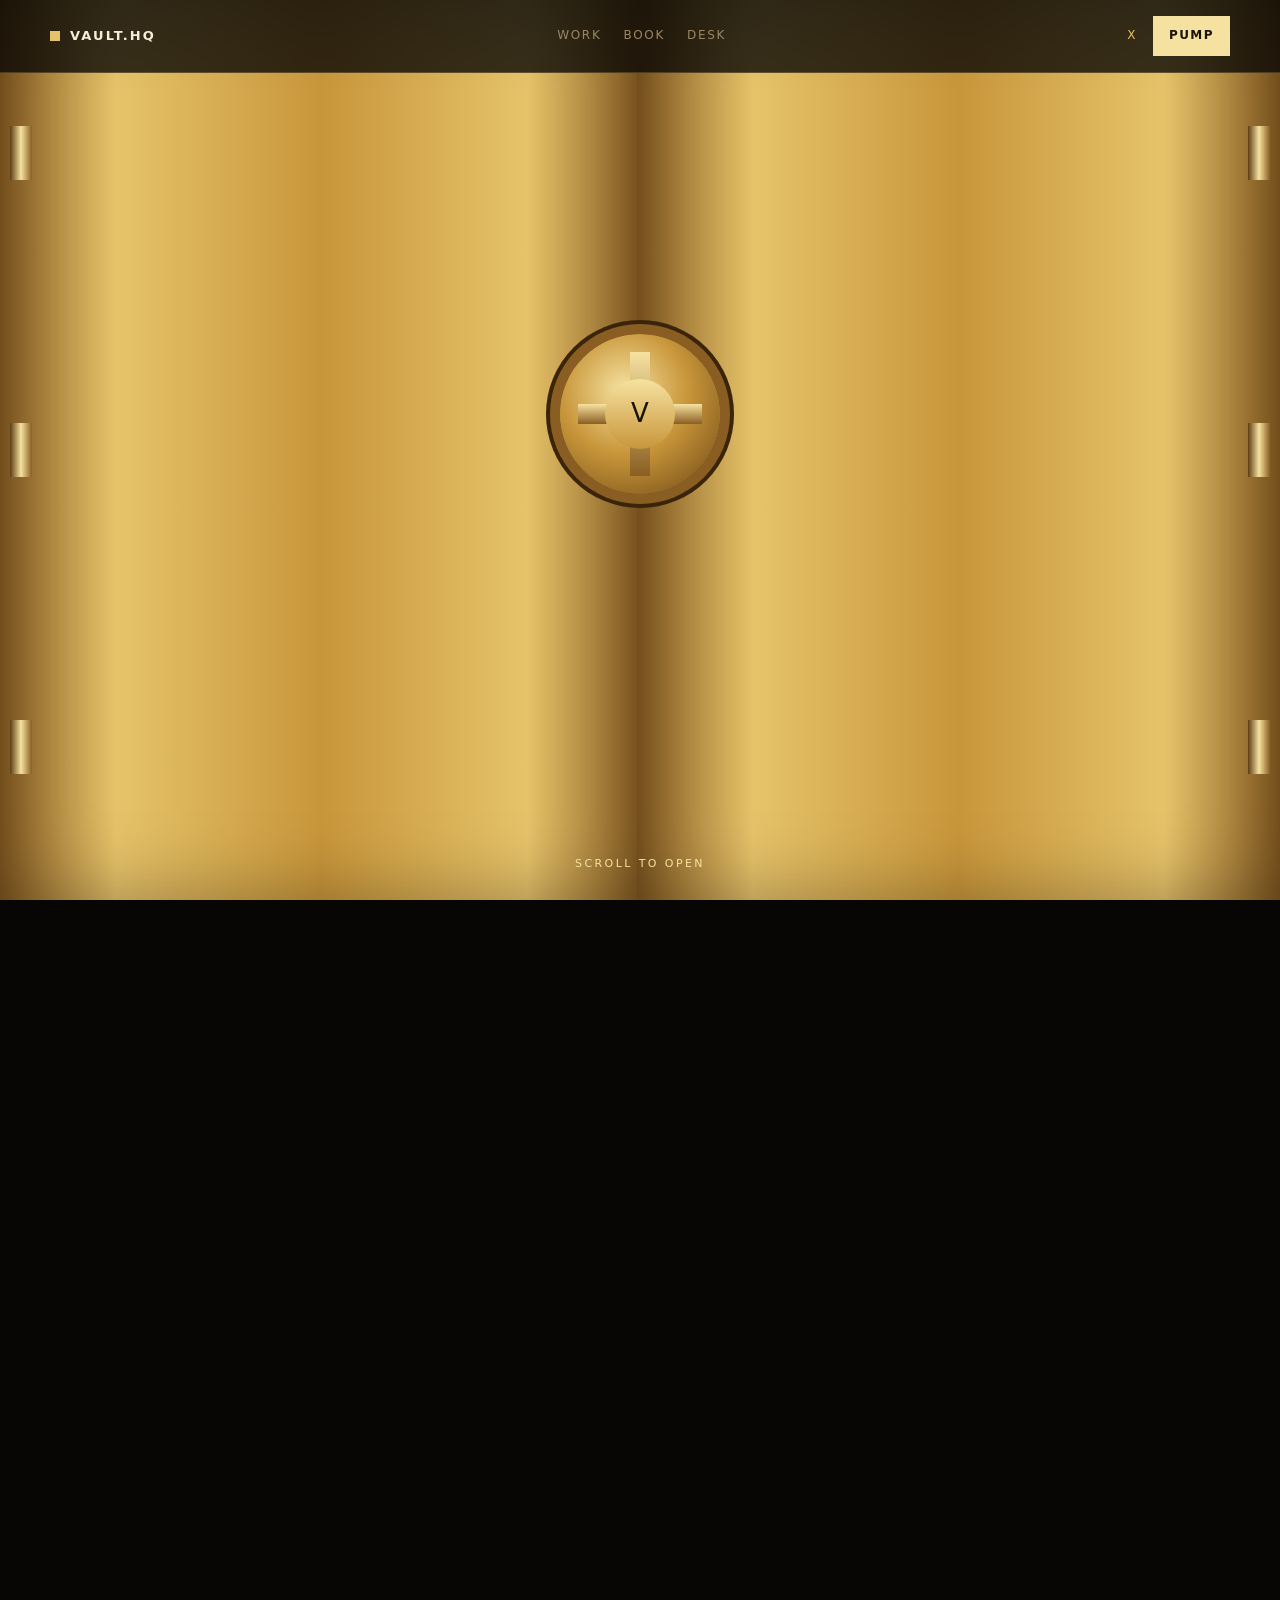
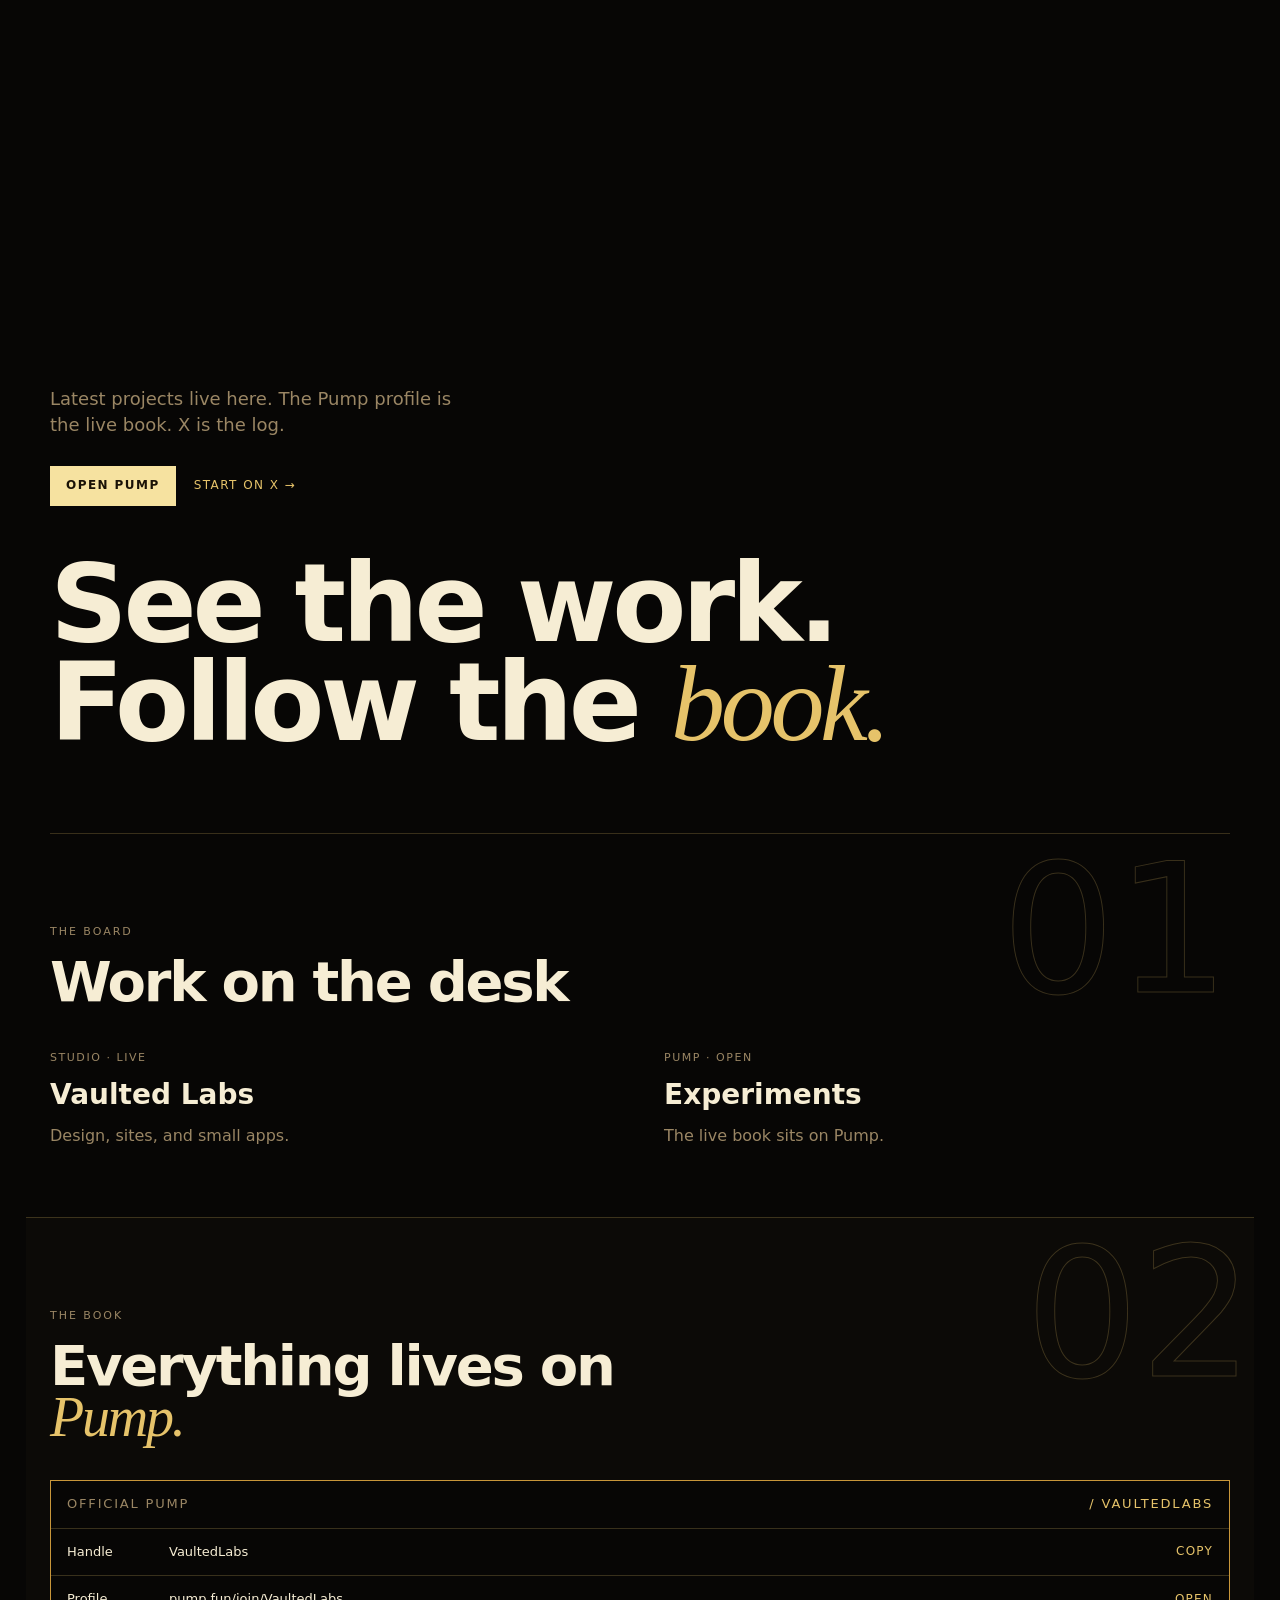
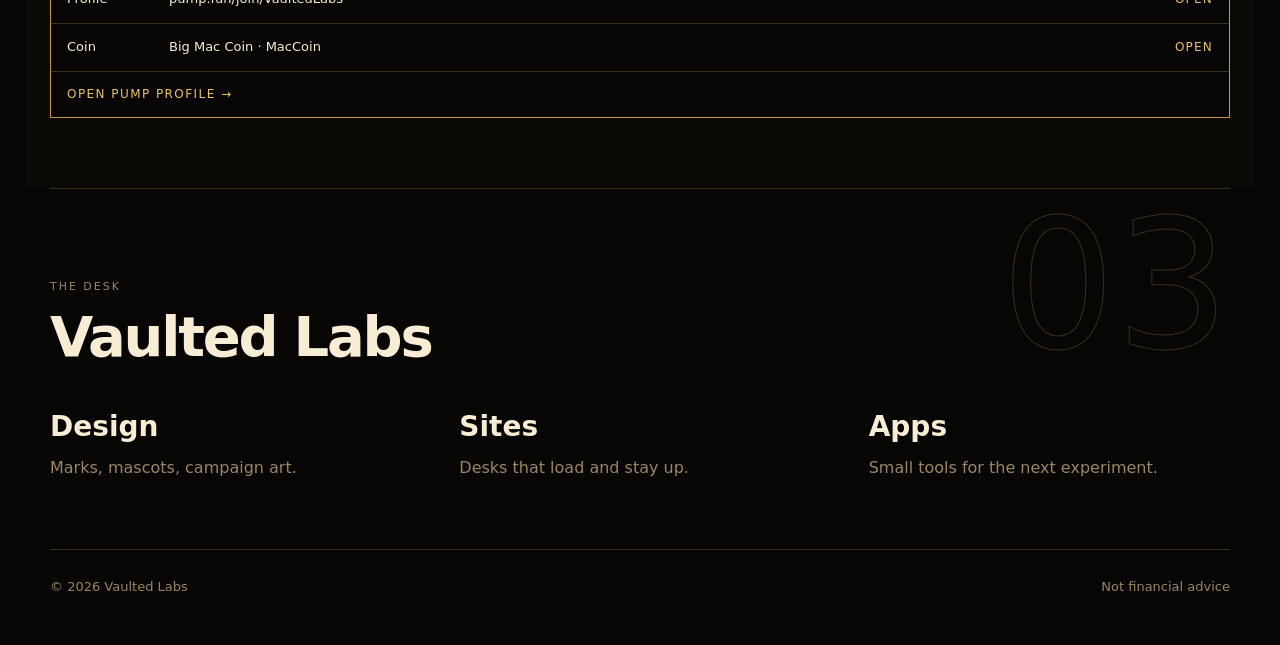
==== commit 9c45e9fb: "Remove screeners; book points only at Pump" ====
--- a/index.html
+++ b/index.html
@@ -45,7 +45,7 @@
   </section>
   <main class="inside">
     <header class="hero">
-      <p class="lede">Latest projects live here. The Pump profile is the live wallet. X is the log.</p>
+      <p class="lede">Latest projects live here. The Pump profile is the live book. X is the log.</p>
       <div class="hero-actions">
         <a class="btn" href="https://pump.fun/join/VaultedLabs" target="_blank" rel="noopener">Open Pump</a>
         <a class="text-link" href="https://x.com/VaultStationHQ" target="_blank" rel="noopener">Start on X →</a>
@@ -62,57 +62,23 @@
           <strong>Vaulted Labs</strong>
           <p>Design, sites, and small apps.</p>
         </a>
-        <a class="plain" href="#book">
-          <span class="tiny">Book · live</span>
-          <strong>Live coins</strong>
-          <p>Worth, volume, entries and exits refresh every 7 seconds.</p>
+        <a class="plain" href="https://pump.fun/join/VaultedLabs" target="_blank" rel="noopener">
+          <span class="tiny">Pump · open</span>
+          <strong>Experiments</strong>
+          <p>The live book sits on Pump.</p>
         </a>
       </div>
     </section>
     <section class="band dark" id="book">
       <div class="band-label">02</div>
       <div class="kicker">The book</div>
-      <h3>Assets, entries, exits, <em>size.</em></h3>
-      <div class="desk" id="liveDesk">
-        <div class="desk-head">
-          <div>
-            <div class="tiny" id="assetMeta">Live book · 7s</div>
-            <div class="asset-name" id="assetName">Coins</div>
-          </div>
-          <div class="pulse" id="bookPulse">refreshing</div>
-        </div>
-        <div class="frame list-frame">
-          <div class="frame-head"><span>Live coins</span><span class="dot" id="listStamp"> / book</span></div>
-          <div class="flow-head list-head"><span>Asset</span><span>Worth</span><span>Price</span><span>Volume</span><span>24h</span><span>In</span><span>Out</span></div>
-          <div id="liveList"></div>
-        </div>
-        <div class="stats" id="assetStats">
-          <div><span>Market cap</span><b id="sMcap">—</b></div>
-          <div><span>Price</span><b id="sPrice">—</b></div>
-          <div><span>24h volume</span><b id="sVol">—</b></div>
-          <div><span>24h</span><b id="sChg">—</b></div>
-          <div><span>Entries</span><b id="sBuys">—</b></div>
-          <div><span>Exits</span><b id="sSells">—</b></div>
-        </div>
-        <div class="chart-wrap">
-          <iframe id="assetChart" title="Live chart" loading="lazy"></iframe>
-        </div>
-        <div class="frame">
-          <div class="frame-head"><span>Flow</span><span class="dot" id="flowStamp"> / live</span></div>
-          <div class="flow-head"><span>Window</span><span>Entries</span><span>Exits</span><span>Volume</span><span>Move</span></div>
-          <div id="flowBody"></div>
-        </div>
-        <div class="frame blotter">
-          <div class="frame-head"><span>Blotter</span><span class="dot"> / desk fills</span></div>
-          <div class="flow-head"><span>Side</span><span>Asset</span><span>Size</span><span>Entry</span><span>Mark</span></div>
-          <div id="blotterBody"></div>
-        </div>
-        <div class="desk-links">
-          <a id="linkPump" target="_blank" rel="noopener">Pump →</a>
-          <a id="linkDex" target="_blank" rel="noopener">Dexscreener →</a>
-          <a id="linkOtc" target="_blank" rel="noopener">OTC desk →</a>
-          <a href="https://solscan.io/account/CQknLDqYnrpTGaXf7uSeDEAox8b7zuwJrYDgpryKqm2u" target="_blank" rel="noopener">Watch wallet →</a>
-        </div>
+      <h3>Everything lives on <em>Pump.</em></h3>
+      <div class="frame">
+        <div class="frame-head"><span>Official Pump</span><span class="dot"> / VaultedLabs</span></div>
+        <div class="row"><span>Handle</span><span>VaultedLabs</span><button class="copy" data-copy="VaultedLabs" type="button">Copy</button></div>
+        <div class="row"><span>Profile</span><span>pump.fun/join/VaultedLabs</span><a class="copy" href="https://pump.fun/join/VaultedLabs" target="_blank" rel="noopener">Open</a></div>
+        <div class="row"><span>Coin</span><span>Big Mac Coin · MacCoin</span><a class="copy" href="https://pump.fun/coin/7iAAaqvZx9tihTxsn6CixqyRNPD3h8zL7SvVhQzUpump" target="_blank" rel="noopener">Open</a></div>
+        <a class="frame-foot" href="https://pump.fun/join/VaultedLabs" target="_blank" rel="noopener">Open Pump profile →</a>
       </div>
     </section>
     <section class="band" id="desk">
--- a/styles.css
+++ b/styles.css
@@ -134,10 +134,7 @@
 .desk { position: relative; z-index: 1; }
 .desk-head { display: flex; justify-content: space-between; align-items: flex-end; gap: 16px; margin-bottom: 22px; }
 .asset-name { font-size: clamp(28px, 4vw, 44px); letter-spacing: -.03em; }
-#assetSelect {
-  background: #070605; color: var(--gold-hi); border: 1px solid var(--gold-2);
-  padding: 10px 12px; min-width: 180px;
-}
+.pulse { font-size: 11px; letter-spacing: .16em; text-transform: uppercase; color: var(--gold); }
 .stats { display: grid; grid-template-columns: repeat(6, 1fr); border: 1px solid var(--gold-2); margin-bottom: 16px; }
 .stats div { padding: 14px 12px; border-right: 1px solid var(--line); }
 .stats div:last-child { border-right: 0; }
@@ -152,6 +149,19 @@
   gap: 8px; padding: 12px 16px; border-bottom: 1px solid var(--line); font-size: 13px;
 }
 .flow-head { color: var(--muted); letter-spacing: .1em; text-transform: uppercase; font-size: 11px; }
+.list-frame { margin-bottom: 16px; }
+.list-head, .coin-row {
+  display: grid;
+  grid-template-columns: 1.4fr .9fr .9fr .9fr .7fr .6fr .6fr;
+  gap: 8px;
+  padding: 12px 16px;
+  border-bottom: 1px solid var(--line);
+  font-size: 13px;
+}
+.coin-row { cursor: pointer; width: 100%; background: none; border: 0; color: inherit; text-align: left; }
+.coin-row:hover, .coin-row.on { background: rgba(230,195,106,.06); }
+.coin-row strong { display: block; }
+.coin-row small { color: var(--muted); letter-spacing: .08em; text-transform: uppercase; font-size: 10px; }
 .blotter { margin-top: 16px; }
 .desk-links { display: flex; flex-wrap: wrap; gap: 18px; margin-top: 16px; }
 .desk-links a { color: var(--gold); letter-spacing: .12em; text-transform: uppercase; font-size: 12px; }
@@ -165,5 +175,5 @@
   .stats { grid-template-columns: 1fr 1fr; }
   .stats div { border-bottom: 1px solid var(--line); }
   .chart-wrap { height: 280px; }
-  .flow-head, .flow-row { grid-template-columns: 1fr 1fr; }
+  .flow-head, .flow-row, .list-head, .coin-row { grid-template-columns: 1fr 1fr; }
 }
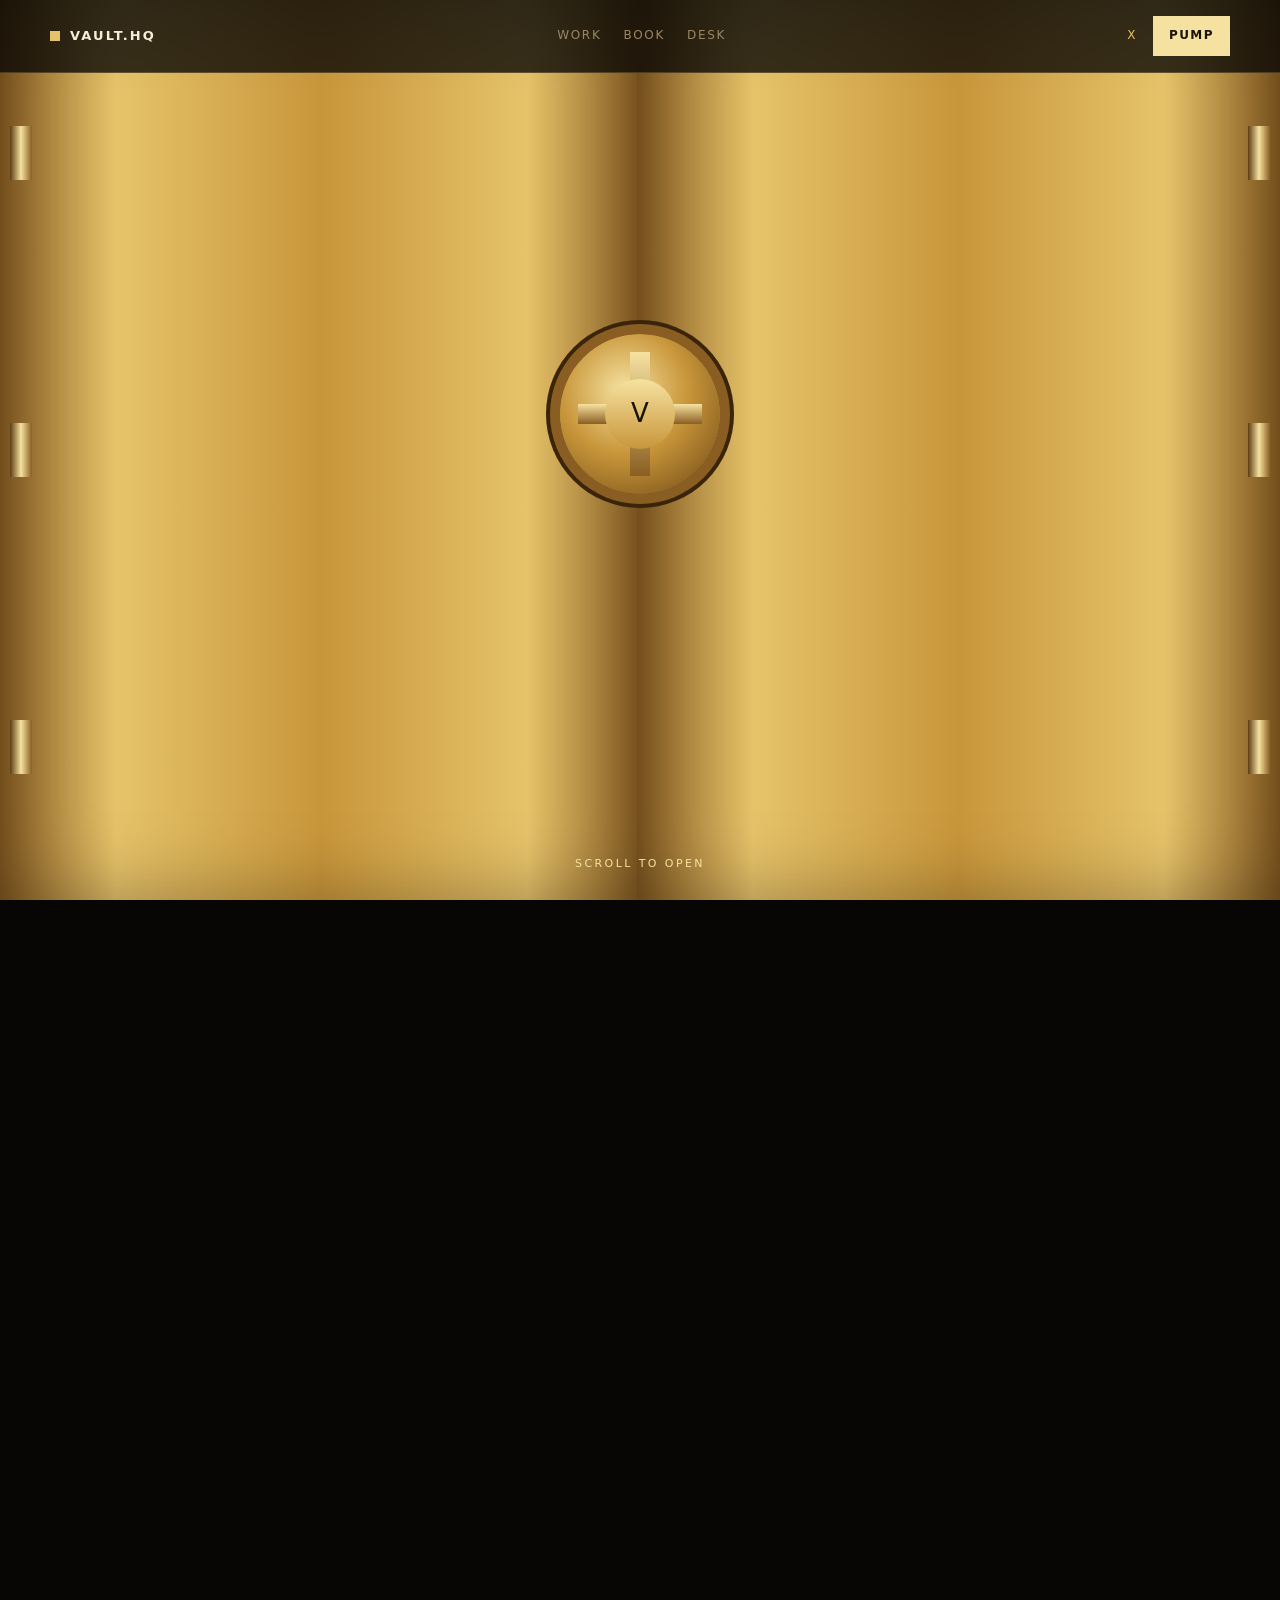
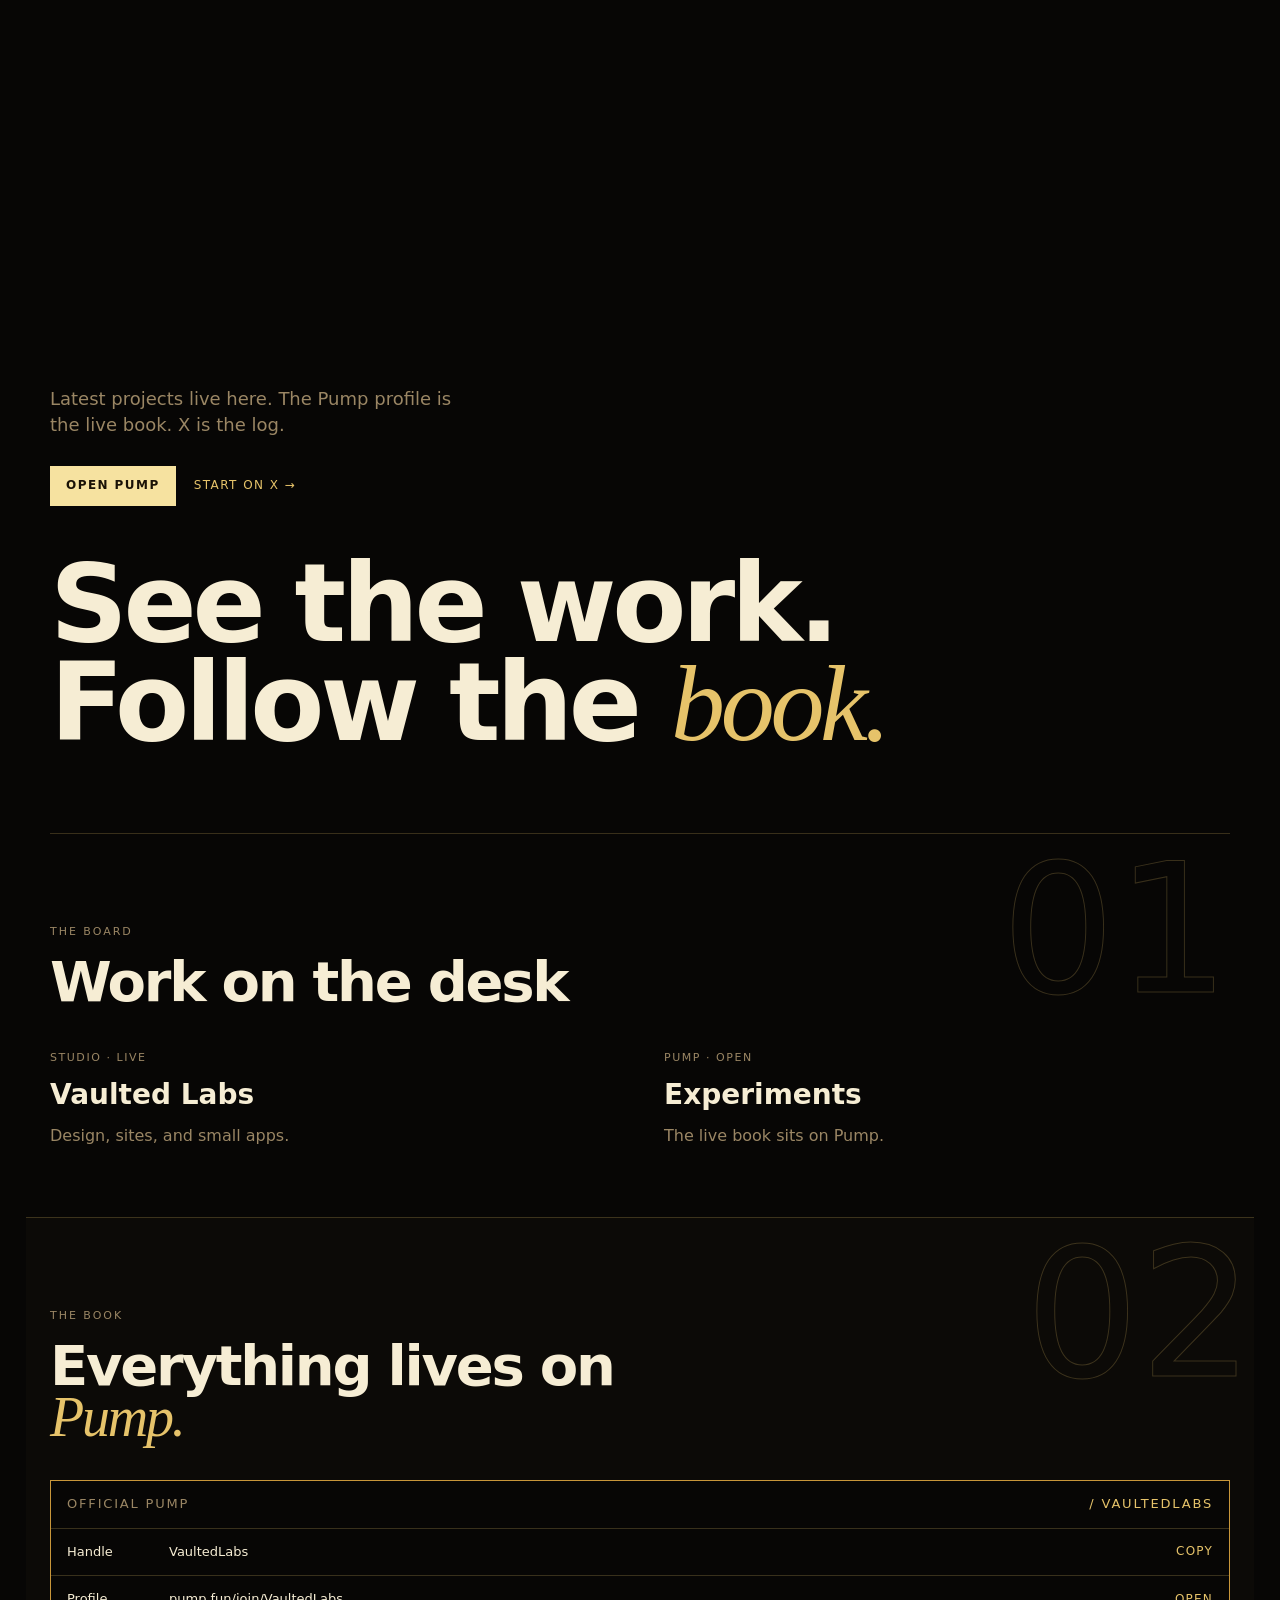
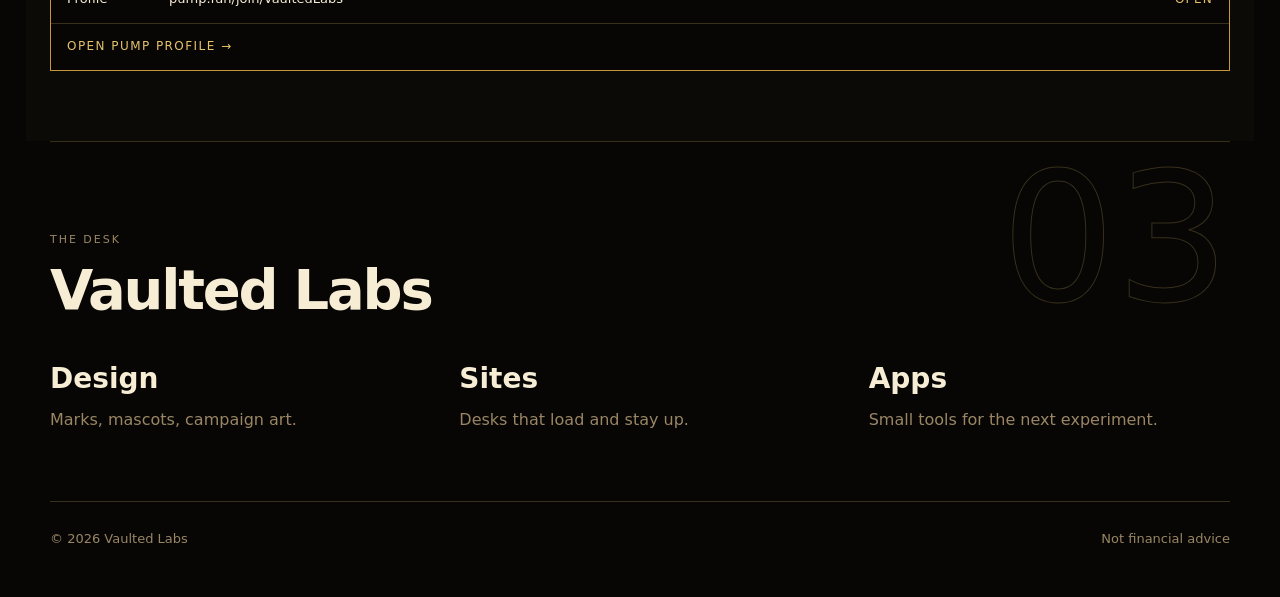
==== commit b32a8af1: "Remove coin display from the book" ====
--- a/index.html
+++ b/index.html
@@ -77,7 +77,6 @@
         <div class="frame-head"><span>Official Pump</span><span class="dot"> / VaultedLabs</span></div>
         <div class="row"><span>Handle</span><span>VaultedLabs</span><button class="copy" data-copy="VaultedLabs" type="button">Copy</button></div>
         <div class="row"><span>Profile</span><span>pump.fun/join/VaultedLabs</span><a class="copy" href="https://pump.fun/join/VaultedLabs" target="_blank" rel="noopener">Open</a></div>
-        <div class="row"><span>Coin</span><span>Big Mac Coin · MacCoin</span><a class="copy" href="https://pump.fun/coin/7iAAaqvZx9tihTxsn6CixqyRNPD3h8zL7SvVhQzUpump" target="_blank" rel="noopener">Open</a></div>
         <a class="frame-foot" href="https://pump.fun/join/VaultedLabs" target="_blank" rel="noopener">Open Pump profile →</a>
       </div>
     </section>
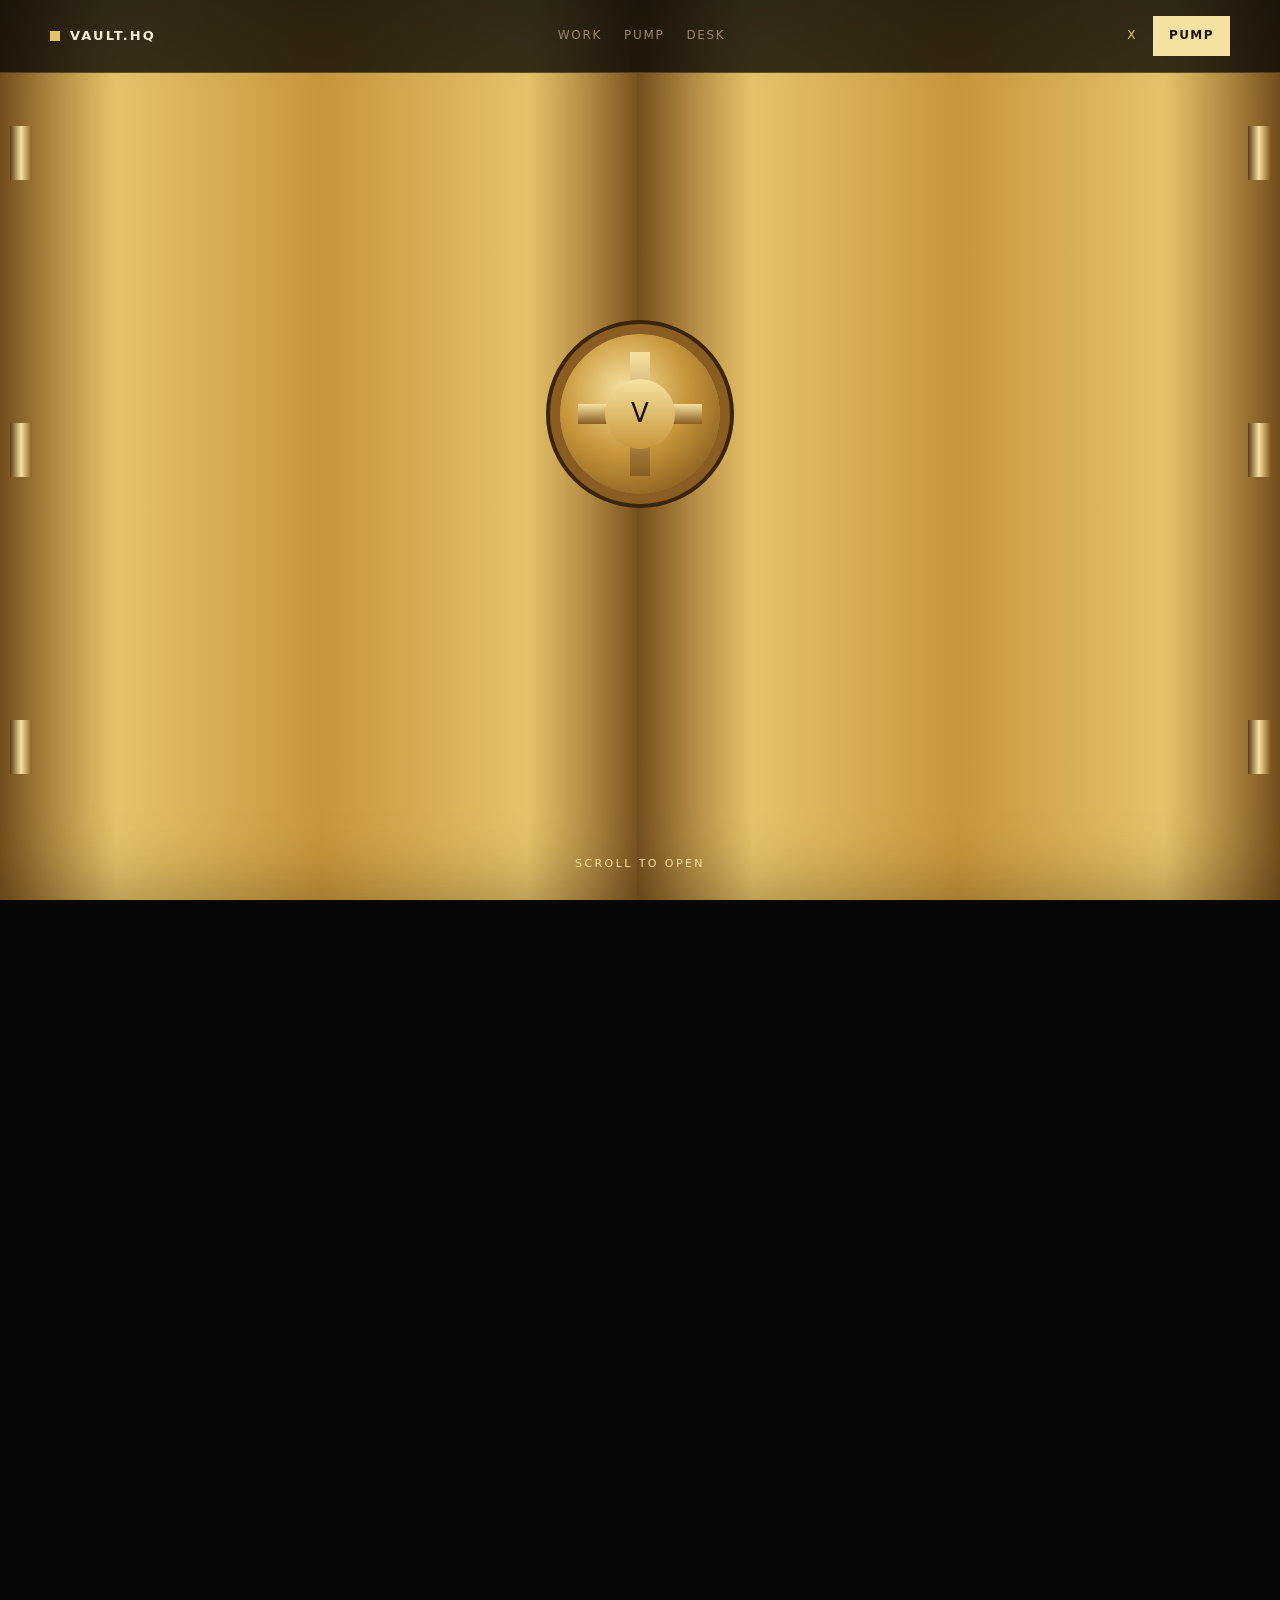
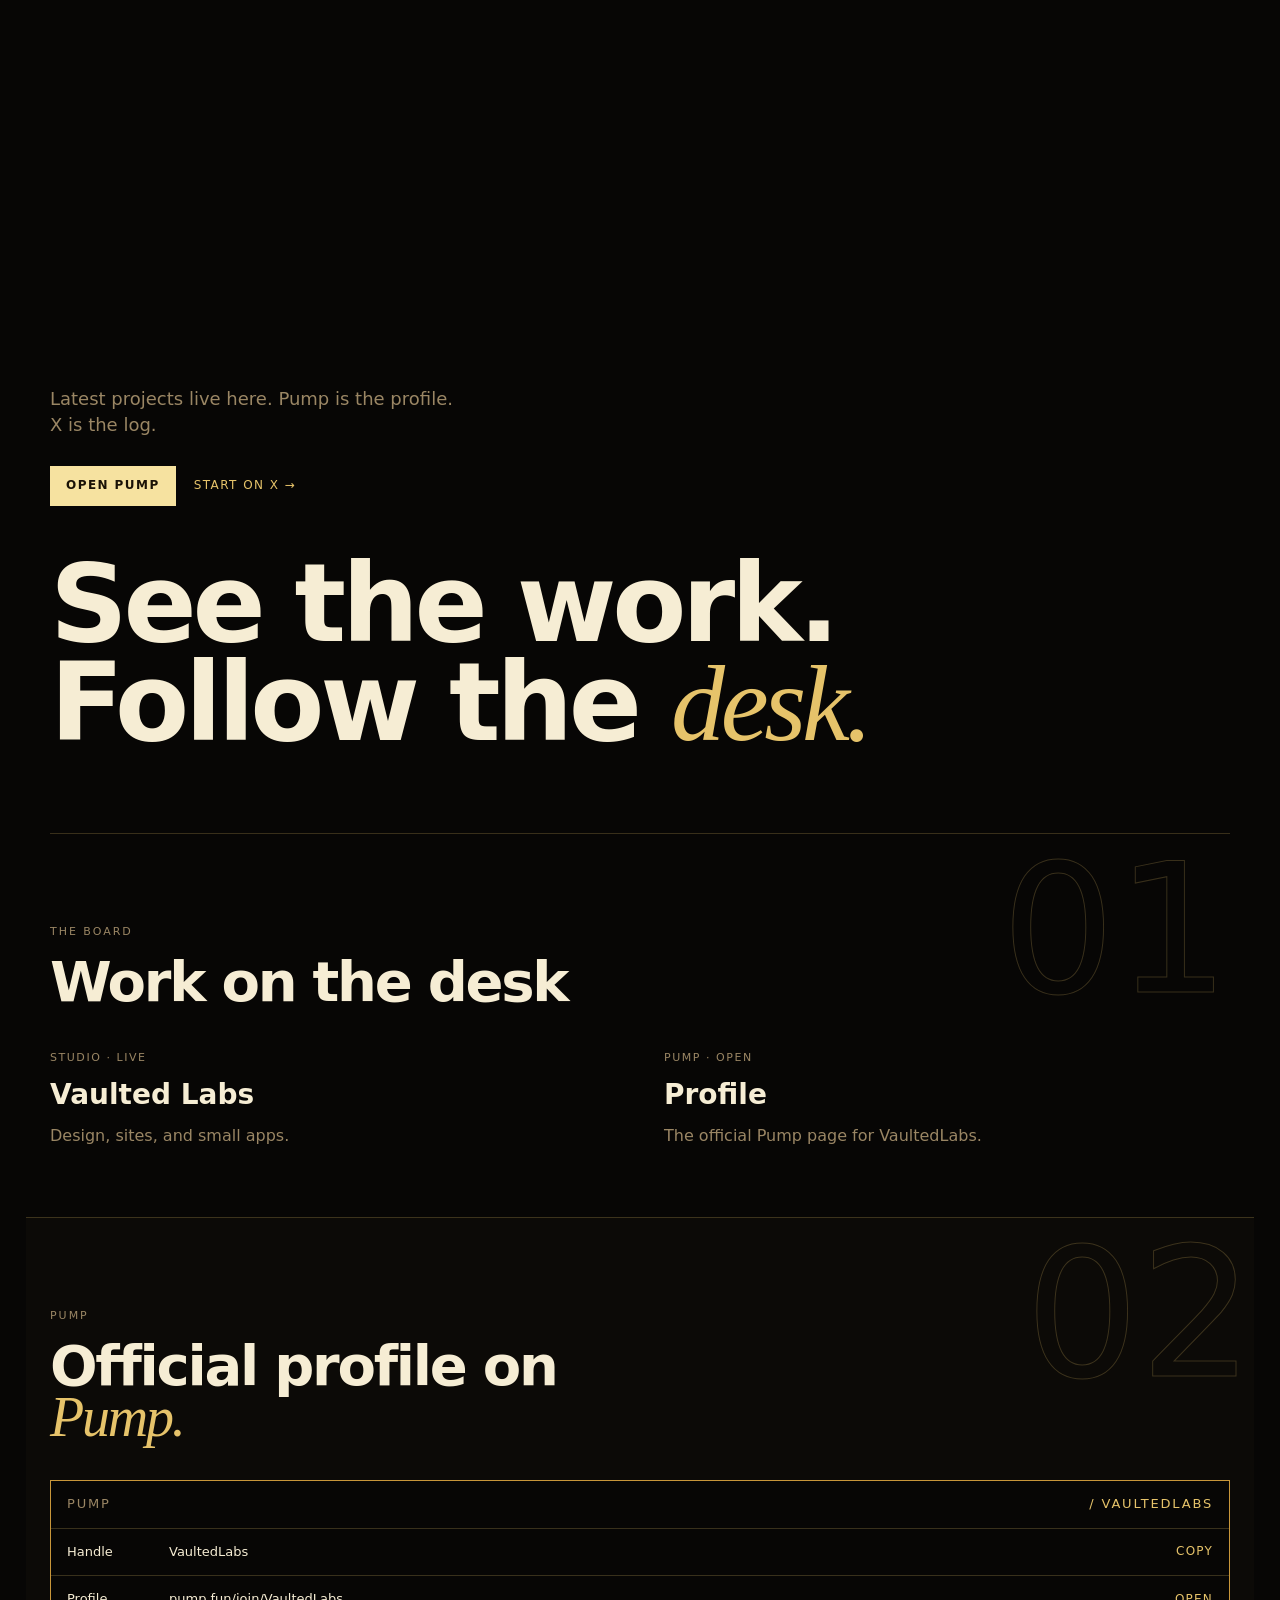
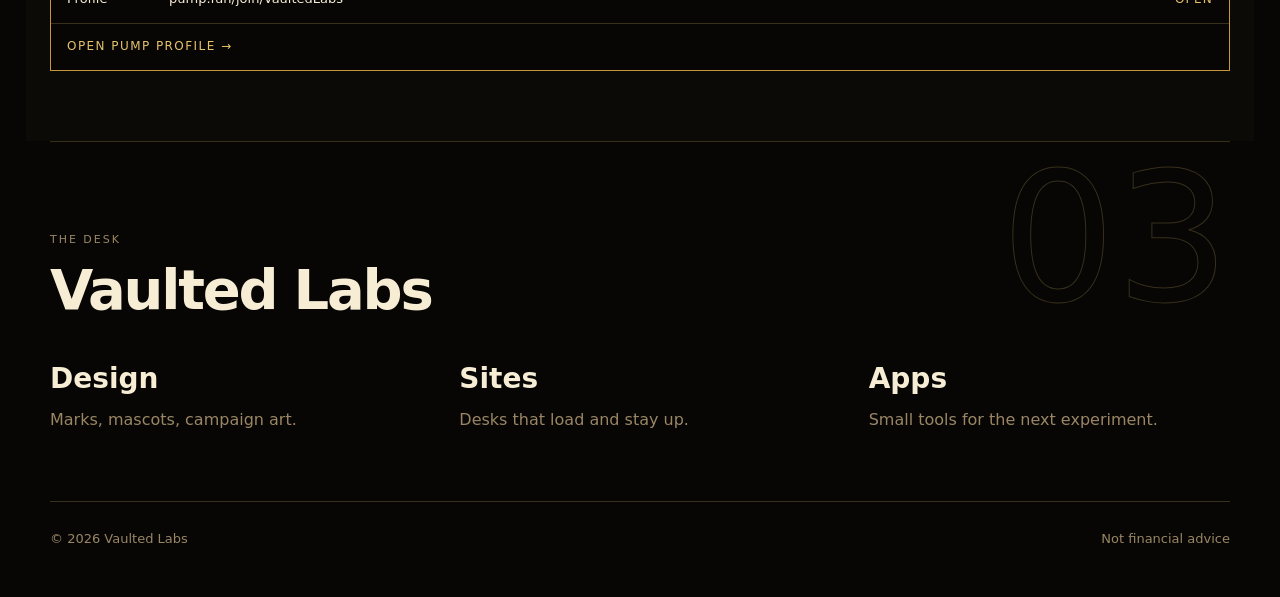
==== commit dd128aa0: "Strip remaining coin wording from the desk" ====
--- a/index.html
+++ b/index.html
@@ -17,7 +17,7 @@
       <a class="brand" href="#top"><span class="mark"></span> VAULT.HQ</a>
       <div class="pills" id="navLinks">
         <a href="#work">Work</a>
-        <a href="#book">Book</a>
+        <a href="#book">Pump</a>
         <a href="#desk">Desk</a>
       </div>
       <div class="nav-cta">
@@ -45,12 +45,12 @@
   </section>
   <main class="inside">
     <header class="hero">
-      <p class="lede">Latest projects live here. The Pump profile is the live book. X is the log.</p>
+      <p class="lede">Latest projects live here. Pump is the profile. X is the log.</p>
       <div class="hero-actions">
         <a class="btn" href="https://pump.fun/join/VaultedLabs" target="_blank" rel="noopener">Open Pump</a>
         <a class="text-link" href="https://x.com/VaultStationHQ" target="_blank" rel="noopener">Start on X →</a>
       </div>
-      <h2 class="display">See the work.<br>Follow the <em>book.</em></h2>
+      <h2 class="display">See the work.<br>Follow the <em>desk.</em></h2>
     </header>
     <section class="band" id="work">
       <div class="band-label">01</div>
@@ -64,17 +64,17 @@
         </a>
         <a class="plain" href="https://pump.fun/join/VaultedLabs" target="_blank" rel="noopener">
           <span class="tiny">Pump · open</span>
-          <strong>Experiments</strong>
-          <p>The live book sits on Pump.</p>
+          <strong>Profile</strong>
+          <p>The official Pump page for VaultedLabs.</p>
         </a>
       </div>
     </section>
     <section class="band dark" id="book">
       <div class="band-label">02</div>
-      <div class="kicker">The book</div>
-      <h3>Everything lives on <em>Pump.</em></h3>
+      <div class="kicker">Pump</div>
+      <h3>Official profile on <em>Pump.</em></h3>
       <div class="frame">
-        <div class="frame-head"><span>Official Pump</span><span class="dot"> / VaultedLabs</span></div>
+        <div class="frame-head"><span>Pump</span><span class="dot"> / VaultedLabs</span></div>
         <div class="row"><span>Handle</span><span>VaultedLabs</span><button class="copy" data-copy="VaultedLabs" type="button">Copy</button></div>
         <div class="row"><span>Profile</span><span>pump.fun/join/VaultedLabs</span><a class="copy" href="https://pump.fun/join/VaultedLabs" target="_blank" rel="noopener">Open</a></div>
         <a class="frame-foot" href="https://pump.fun/join/VaultedLabs" target="_blank" rel="noopener">Open Pump profile →</a>
